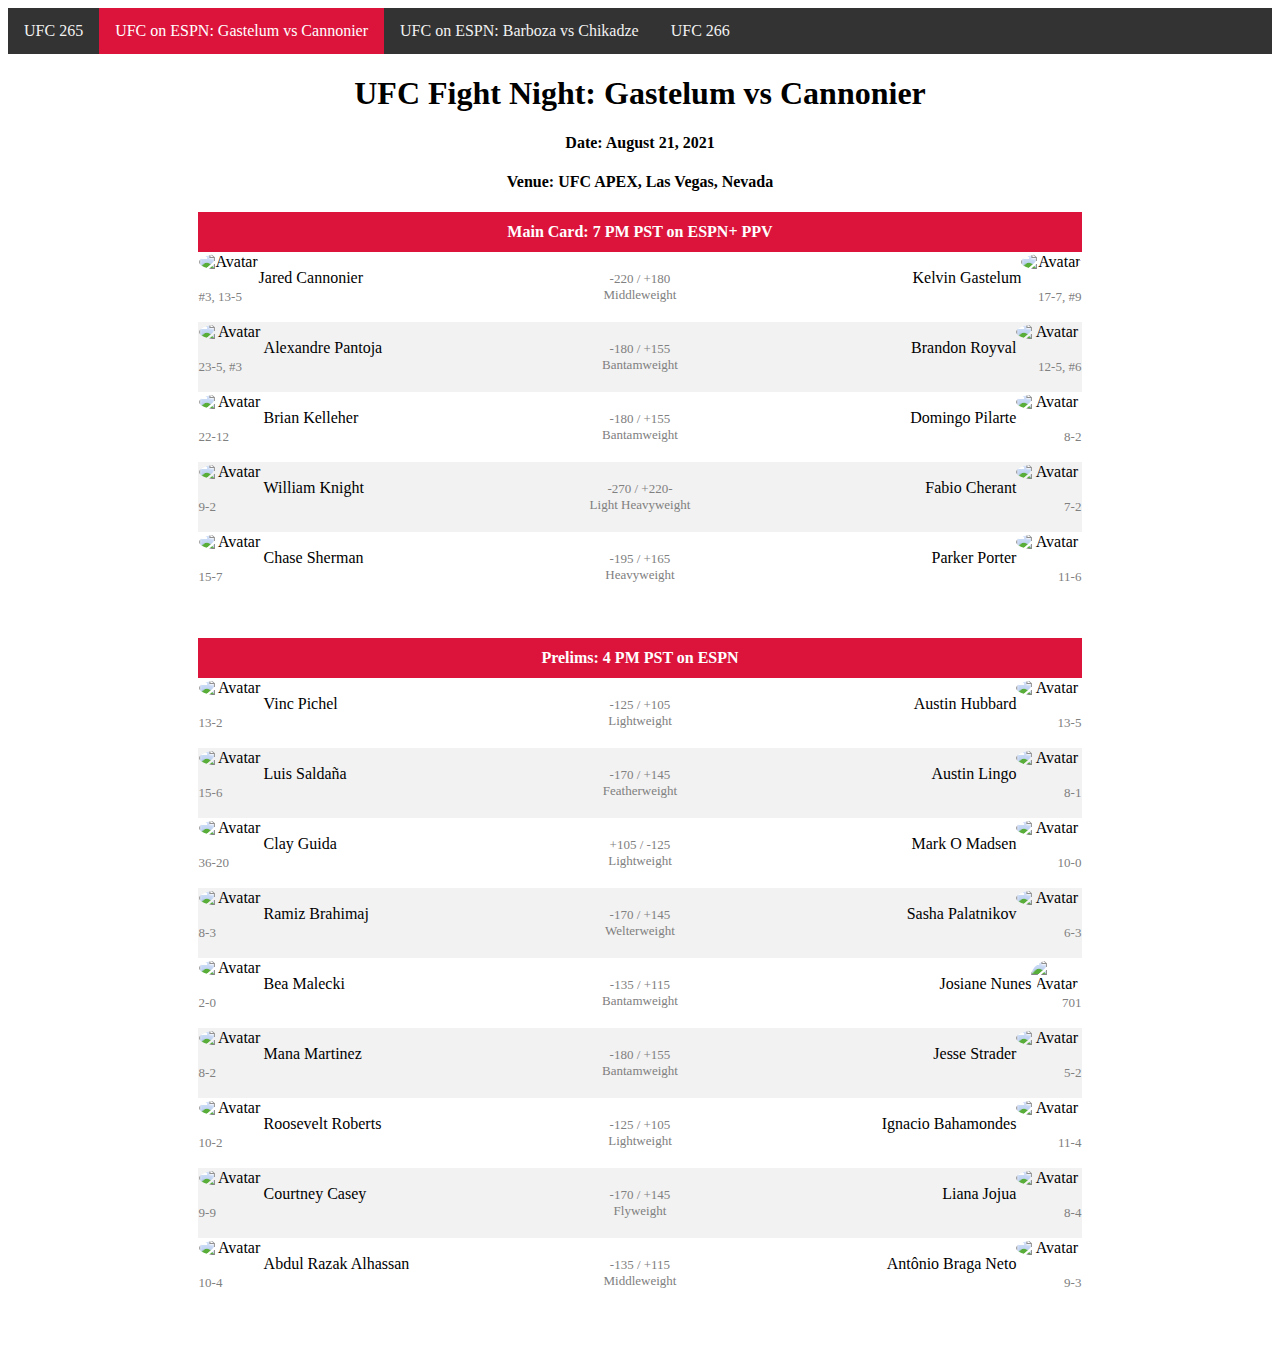
==== next1.html @ 3155b3cd "Update next1.html" ====
<!DOCTYPE html>
<html>

  <head>
    <meta charset="UTF-8">
    <meta name="description" content="This is a very useful website for MMA fans."

      <title> </title>
      <link rel="stylesheet" href="style.css"/>
      <link rel="stylesheet" href="https://cdnjs.cloudflare.com/ajax/libs/font-awesome/4.7.0/css/font-awesome.min.css">

      <div class="topnav" id="myTopnav">
      <a href="index.html">UFC 265</a>
      <a href="#current" class="active">UFC on ESPN: Gastelum vs Cannonier</a>
      <a href="next2.html">UFC on ESPN: Barboza vs Chikadze</a>
      <a href="next3.html">UFC 266</a>
      <a href="javascript:void(0);" class="icon" onclick="myFunction()">
        <i class="fa fa-bars"></i>
      </a>
      <meta name="viewport" content="width=device-width, initial-scale=1.0">
</div>



  <head>

  <body>
    <script>
    function myFunction() {
      var x = document.getElementById("myTopnav");
      if (x.className === "topnav") {
        x.className += " responsive";
      } else {
        x.className = "topnav";
      }
    }
  </script>
    <div class = "desktop">
      <table class="content-table">
      </table>
      <header>
        <h1 style="text-align: center;font-family:Optima"> UFC Fight Night: Gastelum vs Cannonier </h1>
        <h4 style="text-align: center;font-family:Optima"> Date: August 21, 2021</h4>
        <h4 style="text-align: center;font-family:Optima"> Venue: UFC APEX, Las Vegas, Nevada</h4>

      </header>

      <main>
        <div class="main">
        <table style="width:70%" class="center">
          <thead>
            <tr>
              <th colspan="3"> Main Card: 7 PM PST on ESPN+ PPV</th>
             </tr>
          </thead>
          <tbody>
            <tr>
              <td> <img src="https://a.espncdn.com/combiner/i?img=/i/headshots/mma/players/full/3154860.png"
                       alt="Avatar" width="60px" style="float:left;vertical-align:middle" >
                   <a href="https://www.tapology.com/fightcenter/fighters/49744-thiago-moiss">
                   <p style="text-align: left;">
                    Jared Cannonier<br>
                    <span class="subtext">#3, 13-5</span> </p> </a>
              <td>
                <span class="subtext"><p style="text-align: center">-220 / +180 <br> Middleweight</p></span>
              <td>
                <img src="https://a.espncdn.com/combiner/i?img=/i/headshots/mma/players/full/4426000.png"
                alt="Avatar" width="60px" style="float:right">
                <a href="https://www.tapology.com/fightcenter/fighters/49744-thiago-moiss">
                <p style="text-align: right;">
                Kelvin Gastelum<br>
              <span class="subtext"> 17-7, #9</span> </p> </a>
            </td>
            </tr>

            <tr>
              <td> <img src="https://a.espncdn.com/combiner/i?img=/i/headshots/mma/players/full/2560746.png"
                   alt="Avatar" width="65px" style="float:left">
                   <a href="https://www.tapology.com/fightcenter/fighters/49744-thiago-moiss">
                   <p style="text-align: left;">
                   Alexandre Pantoja<br>
                    <span class="subtext"> 23-5, #3</span> </p> </a>
              <td>
                <span class="subtext"><p style="text-align: center"> -180 / +155 <br>Bantamweight</p></span>
              <td>
                <img src="https://a.espncdn.com/combiner/i?img=/i/headshots/mma/players/full/4239928.png&w=350&h=254"
                alt="Avatar" width="65px" style="float:right">
                <a href="https://www.tapology.com/fightcenter/fighters/49744-thiago-moiss">
                <p style="text-align: right;">
                Brandon Royval<br>
              <span class="subtext"> 12-5, #6</span> </p> </a>
              </td>
            </tr>

            <tr>
              <td> <img src="https://a.espncdn.com/i/headshots/mma/players/full/2517186.png"
                   alt="Avatar" width="65px" style="float:left">
                   <a href="https://www.tapology.com/fightcenter/fighters/49744-thiago-moiss">
                   <p style="text-align: left;">
                   Brian Kelleher<br>
                    <span class="subtext"> 22-12</span> </p> </a>
              <td>
                <span class="subtext"><p style="text-align: center"> -180 / +155<br> Bantamweight</p></span>
              <td>
                <img src="https://a.espncdn.com/i/headshots/mma/players/full/3041157.png"
                alt="Avatar" width="65px" style="float:right">
                <a href="https://www.tapology.com/fightcenter/fighters/49744-thiago-moiss">
                <p style="text-align: right;">
                Domingo Pilarte<br>
                <span class="subtext"> 8-2</span> </p> </a>
              </td>
            </tr>

            <tr>
              <td> <img src="https://a.espncdn.com/combiner/i?img=/i/headshots/mma/players/full/4255766.png"
                   alt="Avatar" width="65px" style="float:left">
                   <a href="https://www.tapology.com/fightcenter/fighters/49744-thiago-moiss">
                   <p style="text-align: left;">
                   William Knight<br>
                    <span class="subtext"> 9-2 </span> </p> </a>
              <td>
                <span class="subtext"><p style="text-align: center"> -270 / +220-<br> Light Heavyweight</p></span>
              <td>
                <img src="https://a.espncdn.com/combiner/i?img=/i/headshots/mma/players/full/4426301.png"
                alt="Avatar" width="65px" style="float:right">
                <a href="https://www.tapology.com/fightcenter/fighters/49744-thiago-moiss">
                <p style="text-align: right;">
                Fabio Cherant <br>
                <span class="subtext"> 7-2</span></p> </a>
              </td>
            </tr>

            <tr>
              <td> <img src="https://a.espncdn.com/combiner/i?img=/i/headshots/mma/players/full/3952937.png"
                   alt="Avatar" width="65px" style="float:left">
                   <a href="https://www.tapology.com/fightcenter/fighters/49744-thiago-moiss">
                   <p style="text-align: left;">
                   Chase Sherman <br>
                    <span class="subtext"> 15-7</span> </p> </a>
              <td>
                <span class="subtext"><p style="text-align: center"> -195 / +165<br>Heavyweight</p></span>
              <td>
                <img src="https://a.espncdn.com/combiner/i?img=/i/headshots/mma/players/full/2354264.png"
                alt="Avatar" width="65px" style="float:right">
                <a href="https://www.tapology.com/fightcenter/fighters/49744-thiago-moiss">
                <p style="text-align: right;">
                Parker Porter<br>
                <span class="subtext"> 11-6</span> </p> </a>
              </td>
            </tr>
          </tbody>

        </table>
      </div>
      <br><br>
      <div class="prelims">
      <table style="width:70%" class="center">
        <thead>
          <tr>
            <th colspan="3"> Prelims: 4 PM PST on ESPN</th>
          </tr>
        </thead>
        <tbody>
          <tr>
            <td> <img src="https://a.espncdn.com/combiner/i?img=/i/headshots/mma/players/full/2960679.png"
                 alt="Avatar" width="65px" style="float:left">
                 <a href="https://www.tapology.com/fightcenter/fighters/49744-thiago-moiss">
                 <p style="text-align: left;">
                  Vinc Pichel <br>
                  <span class="subtext"> 13-2</span> </p> </a>
            <td>
              <span class="subtext"><p style="text-align: center"> -125 / +105<br>Lightweight </p></span>
            <td>
              <img src="https://a.espncdn.com/combiner/i?img=/i/headshots/mma/players/full/4397797.png"
              alt="Avatar" width="65px" style="float:right">
              <a href="https://www.tapology.com/fightcenter/fighters/49744-thiago-moiss">
              <p style="text-align: right;">
              Austin Hubbard <br>
            <span class="subtext"> 13-5</span> </p> </a>
          </td>
          </tr>

          <tr>
            <td> <img src="https://a.espncdn.com/combiner/i?img=/i/headshots/mma/players/full/3074813.png&w=350&h=254"
                 alt="Avatar" width="65px" style="float:left">
                 <a href="https://www.tapology.com/fightcenter/fighters/49744-thiago-moiss">
                 <p style="text-align: left;">
                 Luis Saldaña <br>
                  <span class="subtext"> 15-6</span> </p> </a>
            <td>
              <span class="subtext"><p style="text-align: center"> -170 / +145<br>Featherweight</p></span>
            <td>
              <img src="https://a.espncdn.com/combiner/i?img=/i/headshots/mma/players/full/4570669.png"
              alt="Avatar" width="65px" style="float:right">
              <a href="https://www.tapology.com/fightcenter/fighters/49744-thiago-moiss">
              <p style="text-align: right;">
              Austin Lingo <br>
             <span class="subtext"> 8-1</span> </p> </a>
            </td>
          </tr>

          <tr>
            <td> <img src="https://a.espncdn.com/combiner/i?img=/i/headshots/mma/players/full/2335674.png"
                 alt="Avatar" width="65px" style="float:left">
                 <a href="https://www.tapology.com/fightcenter/fighters/49744-thiago-moiss">
                 <p style="text-align: left;">
                 Clay Guida <br>
                  <span class="subtext"> 36-20</span> </p> </a>
            <td>
              <span class="subtext"><p style="text-align: center"> +105 / -125<br>Lightweight</p></span>
            <td>
              <img src="https://a.espncdn.com/combiner/i?img=/i/headshots/mma/players/full/4409220.png"
              alt="Avatar" width="65px" style="float:right">
              <a href="https://www.tapology.com/fightcenter/fighters/49744-thiago-moiss">
              <p style="text-align: right;">
              Mark O Madsen <br>
              <span class="subtext"> 10-0</span> </p> </a>
            </td>
          </tr>

          <tr>
            <td> <img src="https://a.espncdn.com/combiner/i?img=/i/headshots/mma/players/full/4297311.png"
                 alt="Avatar" width="65px" style="float:left">
                 <a href="https://www.tapology.com/fightcenter/fighters/49744-thiago-moiss">
                 <p style="text-align: left;">
                 Ramiz Brahimaj <br>
                  <span class="subtext"> 8-3</span> </p> </a>
            <td>
              <span class="subtext"><p style="text-align: center"> -170 / +145<br>Welterweight</p></span>
            <td>
              <img src="https://a.espncdn.com/i/headshots/mma/players/full/4683980.png"
              alt="Avatar" width="65px" style="float:right">
              <a href="https://www.tapology.com/fightcenter/fighters/49744-thiago-moiss">
              <p style="text-align: right;">
              Sasha Palatnikov <br>
              <span class="subtext"> 6-3</span></p> </a>
            </td>
          </tr>

          <tr>
            <td> <img src="https://a.espncdn.com/combiner/i?img=/i/headshots/mma/players/full/4420423.png"
                 alt="Avatar" width="65px" style="float:left">
                 <a href="https://www.tapology.com/fightcenter/fighters/49744-thiago-moiss">
                 <p style="text-align: left;">
                 Bea Malecki <br>
                  <span class="subtext"> 2-0</span> </p> </a>
            <td>
              <span class="subtext"><p style="text-align: center"> -135 / +115<br>Bantamweight</p></span>
            <td>
              <img src="https://upload.wikimedia.org/wikipedia/commons/thumb/4/46/Question_mark_%28black%29.svg/1200px-Question_mark_%28black%29.svg.png"
              alt="Avatar" width="50px" style="float:right">
              <a href="https://www.tapology.com/fightcenter/fighters/49744-thiago-moiss">
              <p style="text-align: right;">
              Josiane Nunes <br>
              <span class="subtext"> 701</span></p> </a>
            </td>
          </tr>

          <tr>
            <td> <img src="https://a.espncdn.com/i/headshots/mma/players/full/4684237.png"
                 alt="Avatar" width="65px" style="float:left">
                 <a href="https://www.tapology.com/fightcenter/fighters/49744-thiago-moiss">
                 <p style="text-align: left;">
                 Mana Martinez <br>
                  <span class="subtext"> 8-2</span> </p> </a>
            <td>
              <span class="subtext"><p style="text-align: center"> -180 / +155<br>Bantamweight</p></span>
            <td>
              <img src="https://a.espncdn.com/combiner/i?img=/i/headshots/mma/players/full/4715407.png"
              alt="Avatar" width="65px" style="float:right">
              <a href="https://www.tapology.com/fightcenter/fighters/49744-thiago-moiss">
              <p style="text-align: right;">
              Jesse Strader <br>
              <span class="subtext"> 5-2</span></p> </a>
            </td>
          </tr>

          <tr>
            <td> <img src="https://a.espncdn.com/combiner/i?img=/i/headshots/mma/players/full/4354423.png"
                 alt="Avatar" width="65px" style="float:left">
                 <a href="https://www.tapology.com/fightcenter/fighters/49744-thiago-moiss">
                 <p style="text-align: left;">
                 Roosevelt Roberts <br>
                  <span class="subtext"> 10-2</span> </p> </a>
            <td>
              <span class="subtext"><p style="text-align: center"> -125 / +105<br>Lightweight</p></span>
            <td>
              <img src="https://a.espncdn.com/combiner/i?img=/i/headshots/mma/players/full/4038116.png"
              alt="Avatar" width="65px" style="float:right">
              <a href="https://www.tapology.com/fightcenter/fighters/49744-thiago-moiss">
              <p style="text-align: right;">
              Ignacio Bahamondes <br>
              <span class="subtext"> 11-4</span></p> </a>
            </td>
          </tr>

          <tr>
            <td> <img src="https://a.espncdn.com/combiner/i?img=/i/headshots/mma/players/full/3910104.png"
                 alt="Avatar" width="65px" style="float:left">
                 <a href="https://www.tapology.com/fightcenter/fighters/49744-thiago-moiss">
                 <p style="text-align: left;">
                 Courtney Casey <br>
                  <span class="subtext"> 9-9</span> </p> </a>
            <td>
              <span class="subtext"><p style="text-align: center"> -170 / +145<br>Flyweight</p></span>
            <td>
              <img src="https://a.espncdn.com/combiner/i?img=/i/headshots/mma/players/full/4295833.png"
              alt="Avatar" width="65px" style="float:right">
              <a href="https://www.tapology.com/fightcenter/fighters/49744-thiago-moiss">
              <p style="text-align: right;">
              Liana Jojua <br>
              <span class="subtext"> 8-4</span></p> </a>
            </td>
          </tr>

          <tr>
            <td> <img src="https://a.espncdn.com/combiner/i?img=/i/headshots/mma/players/full/3926500.png"
                 alt="Avatar" width="65px" style="float:left">
                 <a href="https://www.tapology.com/fightcenter/fighters/49744-thiago-moiss">
                 <p style="text-align: left;">
                 Abdul Razak Alhassan <br>
                  <span class="subtext"> 10-4</span> </p> </a>
            <td>
              <span class="subtext"><p style="text-align: center"> -135 / +115<br>Middleweight</p></span>
            <td>
              <img src="https://a.espncdn.com/combiner/i?img=/i/headshots/mma/players/full/2592866.png"
              alt="Avatar" width="65px" style="float:right">
              <a href="https://www.tapology.com/fightcenter/fighters/49744-thiago-moiss">
              <p style="text-align: right;">
              Antônio Braga Neto<br>
              <span class="subtext"> 9-3</span></p> </a>
            </td>
          </tr>

         <tbody>
      </table>
      </div>
      </main>
      <br><br><br>
    </div>

    <div class="mobile">
      <table class="content-table">
      </table>
      <header>
        <h1 style="text-align: center;font-family:Optima">UFC Fight Night: Gastelum vs Cannonier </h1>
        <h4 style="text-align: center;font-family:Optima"> Date: August 21, 2021</h4>
        <h4 style="text-align: center;font-family:Optima"> Venue: UFC APEX, Las Vegas, Nevada</h4>
      </header>
      <main>
        <div class="main">
        <table style="width:100%" class="center">
          <thead>
            <tr>
              <th colspan="3"> Main Card: 7 PM PST on ESPN+ PPV</th>
             </tr>
          </thead>
          <tbody>
            <tr>
              <td> <img src="https://a.espncdn.com/combiner/i?img=/i/headshots/mma/players/full/3154860.png"
                       alt="Avatar" width="60px" style="float:left;vertical-align:middle"><br><br>
                   <a href="https://www.tapology.com/fightcenter/fighters/49744-thiago-moiss">
                   <p style="text-align: left;">
                    Jared Cannonier<br>
                    <span class="subtext">#3, 13-5</span> </p> </a>
              <td>
                <span class="subtext"><p style="text-align: center">-220 / +180 <br> Middleweight</p></span>
              <td>
                <img src="https://a.espncdn.com/i/headshots/mma/players/full/3026011.png"
                alt="Avatar" width="60px" style="float:right"><br><br>
                <a href="https://www.tapology.com/fightcenter/fighters/49744-thiago-moiss">
                <p style="text-align: right;">
                Kelvin Gastelum<br>
              <span class="subtext"> 17-7, #9</span> </p> </a>
            </td>
            </tr>

            <tr>
              <td> <img src="https://a.espncdn.com/combiner/i?img=/i/headshots/mma/players/full/2560746.png"
                   alt="Avatar" width="65px" style="float:left"><br><br>
                   <a href="https://www.tapology.com/fightcenter/fighters/49744-thiago-moiss">
                   <p style="text-align: left;">
                   Alexandre Pantoja<br>
                    <span class="subtext"> 23-5, #3</span> </p> </a>
              <td>
                <span class="subtext"><p style="text-align: center"> -180 / +155 <br>Bantamweight</p></span>
              <td>
                <img src="https://a.espncdn.com/combiner/i?img=/i/headshots/mma/players/full/4239928.png&w=350&h=254"
                alt="Avatar" width="65px" style="float:right"><br><br>
                <a href="https://www.tapology.com/fightcenter/fighters/49744-thiago-moiss">
                <p style="text-align: right;">
                Brandon Royval<br>
              <span class="subtext"> 12-5, #6</span> </p> </a>
              </td>
            </tr>

            <tr>
              <td> <img src="https://a.espncdn.com/i/headshots/mma/players/full/2517186.png"
                   alt="Avatar" width="65px" style="float:left"><br><br>
                   <a href="https://www.tapology.com/fightcenter/fighters/49744-thiago-moiss">
                   <p style="text-align: left;">
                   Brian Kelleher<br>
                    <span class="subtext"> 22-12</span> </p> </a>
              <td>
                <span class="subtext"><p style="text-align: center"> -180 / +155<br> Bantamweight</p></span>
              <td>
                <img src="https://a.espncdn.com/i/headshots/mma/players/full/3041157.png"
                alt="Avatar" width="65px" style="float:right"><br><br>
                <a href="https://www.tapology.com/fightcenter/fighters/49744-thiago-moiss">
                <p style="text-align: right;">
                Domingo Pilarte<br>
                <span class="subtext"> 8-2</span> </p> </a>
              </td>
            </tr>

            <tr>
              <td> <img src="https://a.espncdn.com/i/headshots/mma/players/full/3041157.png"
                   alt="Avatar" width="65px" style="float:left"><br><br>
                   <a href="https://www.tapology.com/fightcenter/fighters/49744-thiago-moiss">
                   <p style="text-align: left;">
                   William Knight<br>
                    <span class="subtext"> 9-2 </span> </p> </a>
              <td>
                <span class="subtext"><p style="text-align: center"> -270 / +220-<br> Light Heavyweight</p></span>
              <td>
                <img src="https://a.espncdn.com/combiner/i?img=/i/headshots/mma/players/full/4426301.png"
                alt="Avatar" width="65px" style="float:right"><br><br>
                <a href="https://www.tapology.com/fightcenter/fighters/49744-thiago-moiss">
                <p style="text-align: right;">
                Fabio Cherant <br>
                <span class="subtext"> 7-2</span></p> </a>
              </td>
            </tr>

            <tr>
              <td> <img src="https://a.espncdn.com/combiner/i?img=/i/headshots/mma/players/full/3952937.png"
                   alt="Avatar" width="65px" style="float:left"><br><br>
                   <a href="https://www.tapology.com/fightcenter/fighters/49744-thiago-moiss">
                   <p style="text-align: left;">
                   Chase Sherman <br>
                    <span class="subtext"> 15-7</span> </p> </a>
              <td>
                <span class="subtext"><p style="text-align: center"> -195 / +165<br>Heavyweight</p></span>
              <td>
                <img src="https://a.espncdn.com/combiner/i?img=/i/headshots/mma/players/full/2354264.png"
                alt="Avatar" width="65px" style="float:right"><br><br>
                <a href="https://www.tapology.com/fightcenter/fighters/49744-thiago-moiss">
                <p style="text-align: right;">
                Parker Porter<br>
                <span class="subtext"> 11-6</span> </p> </a>
              </td>
            </tr>
          </tbody>

        </table>
      </div>
      <br><br>
      <div class="prelims">
      <table style="width:100%" class="center">
        <thead>
          <tr>
            <th colspan="3"> Prelims: 4 PM PST on ESPN</th>
          </tr>
        </thead>
        <tbody>
          <tr>
            <td> <img src="https://a.espncdn.com/combiner/i?img=/i/headshots/mma/players/full/2960679.png"
                 alt="Avatar" width="65px" style="float:left"><br><br>
                 <a href="https://www.tapology.com/fightcenter/fighters/49744-thiago-moiss">
                 <p style="text-align: left;">
                  Vinc Pichel <br>
                  <span class="subtext"> 13-2</span> </p> </a>
            <td>
              <span class="subtext"><p style="text-align: center"> -125 / +105<br>Lightweight </p></span>
            <td>
              <img src="https://a.espncdn.com/combiner/i?img=/i/headshots/mma/players/full/4397797.png"
              alt="Avatar" width="65px" style="float:right"><br><br>
              <a href="https://www.tapology.com/fightcenter/fighters/49744-thiago-moiss">
              <p style="text-align: right;">
              Austin Hubbard <br>
            <span class="subtext"> 13-5</span> </p> </a>
          </td>
          </tr>

          <tr>
            <td> <img src="https://a.espncdn.com/combiner/i?img=/i/headshots/mma/players/full/3074813.png&w=350&h=254"
                 alt="Avatar" width="65px" style="float:left"><br><br>
                 <a href="https://www.tapology.com/fightcenter/fighters/49744-thiago-moiss">
                 <p style="text-align: left;">
                 Luis Saldaña <br>
                  <span class="subtext"> 15-6</span> </p> </a>
            <td>
              <span class="subtext"><p style="text-align: center"> -170 / +145<br>Featherweight</p></span>
            <td>
              <img src="https://a.espncdn.com/combiner/i?img=/i/headshots/mma/players/full/4570669.png"
              alt="Avatar" width="65px" style="float:right"><br><br>
              <a href="https://www.tapology.com/fightcenter/fighters/49744-thiago-moiss">
              <p style="text-align: right;">
              Austin Lingo <br>
             <span class="subtext"> 8-1</span> </p> </a>
            </td>
          </tr>

          <tr>
            <td> <img src="https://a.espncdn.com/combiner/i?img=/i/headshots/mma/players/full/2335674.png"
                 alt="Avatar" width="65px" style="float:left"><br><br>
                 <a href="https://www.tapology.com/fightcenter/fighters/49744-thiago-moiss">
                 <p style="text-align: left;">
                 Clay Guida <br>
                  <span class="subtext"> 36-20</span> </p> </a>
            <td>
              <span class="subtext"><p style="text-align: center"> +105 / -125<br>Lightweight</p></span>
            <td>
              <img src="https://a.espncdn.com/combiner/i?img=/i/headshots/mma/players/full/4409220.png"
              alt="Avatar" width="65px" style="float:right"><br><br>
              <a href="https://www.tapology.com/fightcenter/fighters/49744-thiago-moiss">
              <p style="text-align: right;">
              Mark O Madsen <br>
              <span class="subtext"> 10-0</span> </p> </a>
            </td>
          </tr>

          <tr>
            <td> <img src="https://a.espncdn.com/combiner/i?img=/i/headshots/mma/players/full/4297311.png"
                 alt="Avatar" width="65px" style="float:left"><br><br>
                 <a href="https://www.tapology.com/fightcenter/fighters/49744-thiago-moiss">
                 <p style="text-align: left;">
                 Ramiz Brahimaj <br>
                  <span class="subtext"> 8-3</span> </p> </a>
            <td>
              <span class="subtext"><p style="text-align: center"> -170 / +145<br>Welterweight</p></span>
            <td>
              <img src="https://a.espncdn.com/i/headshots/mma/players/full/4683980.png"
              alt="Avatar" width="65px" style="float:right"><br><br>
              <a href="https://www.tapology.com/fightcenter/fighters/49744-thiago-moiss">
              <p style="text-align: right;">
              Sasha Palatnikov <br>
              <span class="subtext"> 6-3</span></p> </a>
            </td>
          </tr>

          <tr>
            <td> <img src="https://a.espncdn.com/combiner/i?img=/i/headshots/mma/players/full/4420423.png"
                 alt="Avatar" width="65px" style="float:left"><br><br>
                 <a href="https://www.tapology.com/fightcenter/fighters/49744-thiago-moiss">
                 <p style="text-align: left;">
                 Bea Malecki <br>
                  <span class="subtext"> 2-0</span> </p> </a>
            <td>
              <span class="subtext"><p style="text-align: center"> -135 / +115<br>Bantamweight</p></span>
            <td>
              <img src="https://upload.wikimedia.org/wikipedia/commons/thumb/4/46/Question_mark_%28black%29.svg/1200px-Question_mark_%28black%29.svg.png"
              alt="Avatar" width="50px" style="float:right"><br><br>
              <a href="https://www.tapology.com/fightcenter/fighters/49744-thiago-moiss">
              <p style="text-align: right;">
              Josiane Nunes <br>
              <span class="subtext"> 701</span></p> </a>
            </td>
          </tr>

          <tr>
            <td> <img src="https://a.espncdn.com/i/headshots/mma/players/full/4684237.png"
                 alt="Avatar" width="65px" style="float:left"><br><br>
                 <a href="https://www.tapology.com/fightcenter/fighters/49744-thiago-moiss">
                 <p style="text-align: left;">
                 Mana Martinez <br>
                  <span class="subtext"> 8-2</span> </p> </a>
            <td>
              <span class="subtext"><p style="text-align: center"> -180 / +155<br>Bantamweight</p></span>
            <td>
              <img src="https://a.espncdn.com/combiner/i?img=/i/headshots/mma/players/full/4715407.png"
              alt="Avatar" width="65px" style="float:right"><br><br>
              <a href="https://www.tapology.com/fightcenter/fighters/49744-thiago-moiss">
              <p style="text-align: right;">
              Jesse Strader <br>
              <span class="subtext"> 5-2</span></p> </a>
            </td>
          </tr>

          <tr>
            <td> <img src="https://a.espncdn.com/combiner/i?img=/i/headshots/mma/players/full/4354423.png"
                 alt="Avatar" width="65px" style="float:left"><br><br>
                 <a href="https://www.tapology.com/fightcenter/fighters/49744-thiago-moiss">
                 <p style="text-align: left;">
                 Roosevelt Roberts <br>
                  <span class="subtext"> 10-2</span> </p> </a>
            <td>
              <span class="subtext"><p style="text-align: center"> -125 / +105<br>Lightweight</p></span>
            <td>
              <img src="https://a.espncdn.com/combiner/i?img=/i/headshots/mma/players/full/4038116.png"
              alt="Avatar" width="65px" style="float:right"><br><br>
              <a href="https://www.tapology.com/fightcenter/fighters/49744-thiago-moiss">
              <p style="text-align: right;">
              Ignacio Bahamondes <br>
              <span class="subtext"> 11-4</span></p> </a>
            </td>
          </tr>

          <tr>
            <td> <img src="https://a.espncdn.com/combiner/i?img=/i/headshots/mma/players/full/3910104.png"
                 alt="Avatar" width="65px" style="float:left"><br><br>
                 <a href="https://www.tapology.com/fightcenter/fighters/49744-thiago-moiss">
                 <p style="text-align: left;">
                 Courtney Casey <br>
                  <span class="subtext"> 9-9</span> </p> </a>
            <td>
              <span class="subtext"><p style="text-align: center"> -170 / +145<br>Flyweight</p></span>
            <td>
              <img src="https://a.espncdn.com/combiner/i?img=/i/headshots/mma/players/full/4295833.png"
              alt="Avatar" width="65px" style="float:right"><br><br>
              <a href="https://www.tapology.com/fightcenter/fighters/49744-thiago-moiss">
              <p style="text-align: right;">
              Liana Jojua <br>
              <span class="subtext"> 8-4</span></p> </a>
            </td>
          </tr>

          <tr>
            <td> <img src="https://a.espncdn.com/combiner/i?img=/i/headshots/mma/players/full/3926500.png"
                 alt="Avatar" width="65px" style="float:left"><br><br>
                 <a href="https://www.tapology.com/fightcenter/fighters/49744-thiago-moiss">
                 <p style="text-align: left;">
                 Abdul Razak Alhassan <br>
                  <span class="subtext"> 10-4</span> </p> </a>
            <td>
              <span class="subtext"><p style="text-align: center"> -135 / +115<br>Middleweight</p></span>
            <td>
              <img src="https://a.espncdn.com/combiner/i?img=/i/headshots/mma/players/full/2592866.png"
              alt="Avatar" width="65px" style="float:right"><br><br>
              <a href="https://www.tapology.com/fightcenter/fighters/49744-thiago-moiss">
              <p style="text-align: right;">
              Antônio Braga Neto<br>
              <span class="subtext"> 9-3</span></p> </a>
            </td>
          </tr>
         <tbody>
      </table>
      </div>
      <br><br><br>
      </main>
    </div>



    <footer>

    </footer>


  </body>

</html>
---- style.css ----
table, th, td {
  border: 1px white;
  border-collapse: collapse;
  table-layout: fixed;
  font-family: Optima;
}


tr:hover {background-color: #f5f5f5;}
td {
  text-align: center;
}
tr:nth-child(even) {background-color: #f2f2f2;}
img {
  border-radius: 50%;
}
div.main{
  text-align: center;
}
div.prelims{
  text-align: center;
}
div.earlyprelims{
  text-align: center;
}
div.champ{
  color: gold;
}
.center {
  margin-left: auto;
  margin-right: auto;
}
.center thead tr{
  background-color: #DC143C;
  color: #ffffff;
  text-align: center;
  height:40px;
}
.subtext{
  color: gray;
  font-size: small;
  font-family: "Times New Roman";
}
a:link, a:visited, a:active
{
   color: black;
   text-decoration: none;
}
a:hover
{
   color: black;
   text-decoration: underline;
}
.topnav {
  background-color: #333;
  overflow: hidden;
}

/* Style the links inside the navigation bar */
.topnav a {
  float: left;
  display: block;
  color: #f2f2f2;
  text-align: center;
  padding: 14px 16px;
  text-decoration: none;
  font-size: 16px;
  font-family: Optima;
}

/* Change the color of links on hover */
.topnav a:hover {
  background-color: #ddd;
  color: black;
}

/* Add an active class to highlight the current page */
.topnav a.active {
  background-color: #DC143C;
  color: white;
}

/* Hide the link that should open and close the topnav on small screens */
.topnav .icon {
  display: none;
}
@media screen and (max-width: 900px) {
  .topnav a:not(.active) {display: none;}
  .topnav a.icon {
    float: right;
    display: block;
  }
}

@media screen and (max-width: 900px) {
  .topnav.responsive {position: relative;}
  .topnav.responsive .icon {
    position: absolute;
    right: 0;
    top: 0;
  }
  .topnav.responsive a {
    float: none;
    display: block;
    text-align: left;
  }
}

@media screen and (max-width: 900px) {
  div.desktop {
    display: none;
  }
}
@media screen and (min-width: 900px) {
  div.mobile {
    display: none;
  }
}
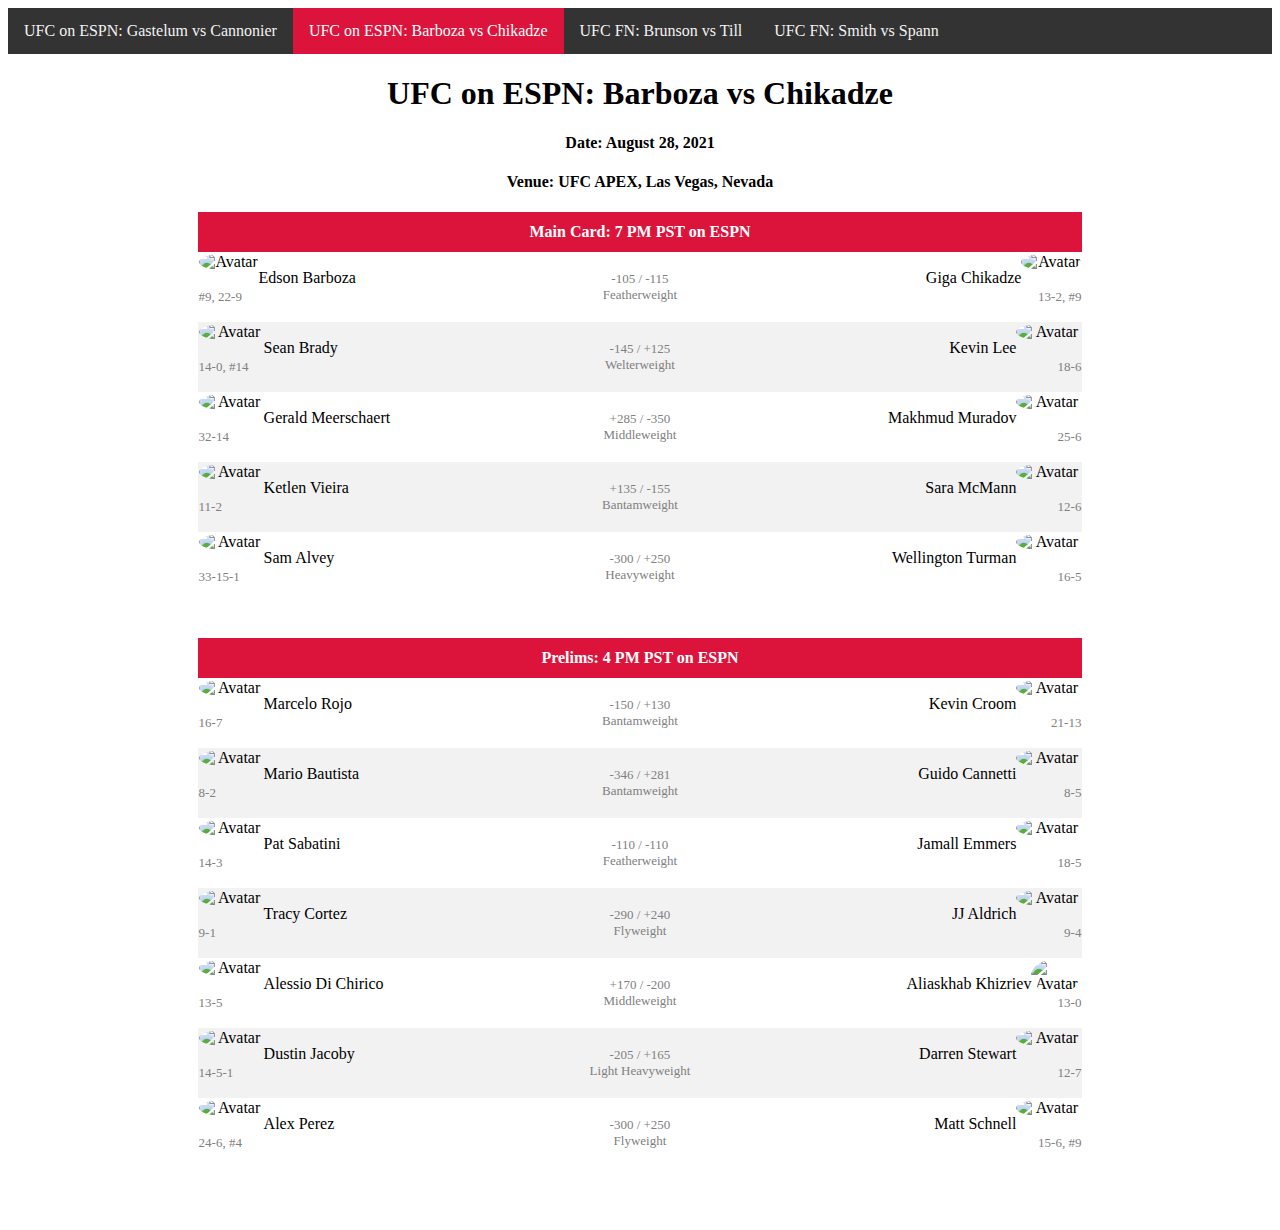
==== commit 4d665302: "update" ====
--- a/next1.html
+++ b/next1.html
@@ -3,25 +3,32 @@
 
   <head>
     <meta charset="UTF-8">
-    <meta name="description" content="This is a very useful website for MMA fans."
-
-      <title> </title>
+    <meta name="description" content="Upcoming UFC/MMA events">
+    <meta name="keywords" content="mma cards, ufc cards, mma, ufc, fight card, upcoming ufc,
+    upcoming mma, next ufc, next mma">
+
+      <title> Next UFC events</title>
       <link rel="stylesheet" href="style.css"/>
       <link rel="stylesheet" href="https://cdnjs.cloudflare.com/ajax/libs/font-awesome/4.7.0/css/font-awesome.min.css">
 
       <div class="topnav" id="myTopnav">
-      <a href="index.html">UFC 265</a>
-      <a href="#current" class="active">UFC on ESPN: Gastelum vs Cannonier</a>
-      <a href="next2.html">UFC on ESPN: Barboza vs Chikadze</a>
-      <a href="next3.html">UFC 266</a>
+      <a href="index.html">UFC on ESPN: Gastelum vs Cannonier</a>
+      <a href="#current" class="active">UFC on ESPN: Barboza vs Chikadze</a>
+      <a href="next2.html">UFC FN: Brunson vs Till</a>
+      <a href="next3.html">UFC FN: Smith vs Spann</a>
       <a href="javascript:void(0);" class="icon" onclick="myFunction()">
         <i class="fa fa-bars"></i>
       </a>
       <meta name="viewport" content="width=device-width, initial-scale=1.0">
-</div>
-
-
-
+    </div>
+
+    <link rel="apple-touch-icon" sizes="180x180" href="/apple-touch-icon.png">
+    <link rel="icon" type="image/png" sizes="32x32" href="/favicon-32x32.png">
+    <link rel="icon" type="image/png" sizes="16x16" href="/favicon-16x16.png">
+    <link rel="manifest" href="/site.webmanifest">
+    <link rel="mask-icon" href="/safari-pinned-tab.svg" color="#5bbad5">
+    <meta name="msapplication-TileColor" content="#da532c">
+    <meta name="theme-color" content="#ffffff">
   <head>
 
   <body>
@@ -35,618 +42,541 @@
       }
     }
   </script>
-    <div class = "desktop">
-      <table class="content-table">
-      </table>
-      <header>
-        <h1 style="text-align: center;font-family:Optima"> UFC Fight Night: Gastelum vs Cannonier </h1>
-        <h4 style="text-align: center;font-family:Optima"> Date: August 21, 2021</h4>
-        <h4 style="text-align: center;font-family:Optima"> Venue: UFC APEX, Las Vegas, Nevada</h4>
-
-      </header>
-
-      <main>
-        <div class="main">
-        <table style="width:70%" class="center">
-          <thead>
-            <tr>
-              <th colspan="3"> Main Card: 7 PM PST on ESPN+ PPV</th>
-             </tr>
-          </thead>
-          <tbody>
-            <tr>
-              <td> <img src="https://a.espncdn.com/combiner/i?img=/i/headshots/mma/players/full/3154860.png"
-                       alt="Avatar" width="60px" style="float:left;vertical-align:middle" >
-                   <a href="https://www.tapology.com/fightcenter/fighters/49744-thiago-moiss">
-                   <p style="text-align: left;">
-                    Jared Cannonier<br>
-                    <span class="subtext">#3, 13-5</span> </p> </a>
-              <td>
-                <span class="subtext"><p style="text-align: center">-220 / +180 <br> Middleweight</p></span>
-              <td>
-                <img src="https://a.espncdn.com/combiner/i?img=/i/headshots/mma/players/full/4426000.png"
-                alt="Avatar" width="60px" style="float:right">
-                <a href="https://www.tapology.com/fightcenter/fighters/49744-thiago-moiss">
-                <p style="text-align: right;">
-                Kelvin Gastelum<br>
-              <span class="subtext"> 17-7, #9</span> </p> </a>
-            </td>
-            </tr>
-
-            <tr>
-              <td> <img src="https://a.espncdn.com/combiner/i?img=/i/headshots/mma/players/full/2560746.png"
-                   alt="Avatar" width="65px" style="float:left">
-                   <a href="https://www.tapology.com/fightcenter/fighters/49744-thiago-moiss">
-                   <p style="text-align: left;">
-                   Alexandre Pantoja<br>
-                    <span class="subtext"> 23-5, #3</span> </p> </a>
-              <td>
-                <span class="subtext"><p style="text-align: center"> -180 / +155 <br>Bantamweight</p></span>
-              <td>
-                <img src="https://a.espncdn.com/combiner/i?img=/i/headshots/mma/players/full/4239928.png&w=350&h=254"
-                alt="Avatar" width="65px" style="float:right">
-                <a href="https://www.tapology.com/fightcenter/fighters/49744-thiago-moiss">
-                <p style="text-align: right;">
-                Brandon Royval<br>
-              <span class="subtext"> 12-5, #6</span> </p> </a>
-              </td>
-            </tr>
-
-            <tr>
-              <td> <img src="https://a.espncdn.com/i/headshots/mma/players/full/2517186.png"
-                   alt="Avatar" width="65px" style="float:left">
-                   <a href="https://www.tapology.com/fightcenter/fighters/49744-thiago-moiss">
-                   <p style="text-align: left;">
-                   Brian Kelleher<br>
-                    <span class="subtext"> 22-12</span> </p> </a>
-              <td>
-                <span class="subtext"><p style="text-align: center"> -180 / +155<br> Bantamweight</p></span>
-              <td>
-                <img src="https://a.espncdn.com/i/headshots/mma/players/full/3041157.png"
-                alt="Avatar" width="65px" style="float:right">
-                <a href="https://www.tapology.com/fightcenter/fighters/49744-thiago-moiss">
-                <p style="text-align: right;">
-                Domingo Pilarte<br>
-                <span class="subtext"> 8-2</span> </p> </a>
-              </td>
-            </tr>
-
-            <tr>
-              <td> <img src="https://a.espncdn.com/combiner/i?img=/i/headshots/mma/players/full/4255766.png"
-                   alt="Avatar" width="65px" style="float:left">
-                   <a href="https://www.tapology.com/fightcenter/fighters/49744-thiago-moiss">
-                   <p style="text-align: left;">
-                   William Knight<br>
-                    <span class="subtext"> 9-2 </span> </p> </a>
-              <td>
-                <span class="subtext"><p style="text-align: center"> -270 / +220-<br> Light Heavyweight</p></span>
-              <td>
-                <img src="https://a.espncdn.com/combiner/i?img=/i/headshots/mma/players/full/4426301.png"
-                alt="Avatar" width="65px" style="float:right">
-                <a href="https://www.tapology.com/fightcenter/fighters/49744-thiago-moiss">
-                <p style="text-align: right;">
-                Fabio Cherant <br>
-                <span class="subtext"> 7-2</span></p> </a>
-              </td>
-            </tr>
-
-            <tr>
-              <td> <img src="https://a.espncdn.com/combiner/i?img=/i/headshots/mma/players/full/3952937.png"
-                   alt="Avatar" width="65px" style="float:left">
-                   <a href="https://www.tapology.com/fightcenter/fighters/49744-thiago-moiss">
-                   <p style="text-align: left;">
-                   Chase Sherman <br>
-                    <span class="subtext"> 15-7</span> </p> </a>
-              <td>
-                <span class="subtext"><p style="text-align: center"> -195 / +165<br>Heavyweight</p></span>
-              <td>
-                <img src="https://a.espncdn.com/combiner/i?img=/i/headshots/mma/players/full/2354264.png"
-                alt="Avatar" width="65px" style="float:right">
-                <a href="https://www.tapology.com/fightcenter/fighters/49744-thiago-moiss">
-                <p style="text-align: right;">
-                Parker Porter<br>
-                <span class="subtext"> 11-6</span> </p> </a>
-              </td>
-            </tr>
-          </tbody>
-
-        </table>
-      </div>
-      <br><br>
-      <div class="prelims">
+  <div class = "desktop">
+    <table class="content-table">
+    </table>
+    <header>
+      <h1 style="text-align: center;font-family:Optima"> UFC on ESPN: Barboza vs Chikadze </h1>
+      <h4 style="text-align: center;font-family:Optima"> Date: August 28, 2021</h4>
+      <h4 style="text-align: center;font-family:Optima"> Venue: UFC APEX, Las Vegas, Nevada</h4>
+    </header>
+
+    <main>
+      <div class="main">
       <table style="width:70%" class="center">
         <thead>
           <tr>
-            <th colspan="3"> Prelims: 4 PM PST on ESPN</th>
-          </tr>
+            <th colspan="3"> Main Card: 7 PM PST on ESPN</th>
+           </tr>
         </thead>
         <tbody>
           <tr>
-            <td> <img src="https://a.espncdn.com/combiner/i?img=/i/headshots/mma/players/full/2960679.png"
+            <td> <img src="https://a.espncdn.com/combiner/i?img=/i/headshots/mma/players/full/2526299.png"
+                     alt="Avatar" width="60px" style="float:left;vertical-align:middle" >
+                 <a href="https://www.tapology.com/fightcenter/fighters/edson-barboza-mendes-junior">
+                 <p style="text-align: left;">
+                  Edson Barboza<br></a>
+                  <span class="subtext">#9, 22-9</span> </p>
+            <td>
+              <span class="subtext"><p style="text-align: center">-105 / -115 <br> Featherweight</p></span>
+            <td>
+              <img src="https://a.espncdn.com/combiner/i?img=/i/headshots/mma/players/full/3957071.png"
+              alt="Avatar" width="60px" style="float:right">
+              <a href="https://www.tapology.com/fightcenter/fighters/121253-giga-chikadze">
+              <p style="text-align: right;">
+              Giga Chikadze<br></a>
+            <span class="subtext"> 13-2, #9</span> </p>
+          </td>
+          </tr>
+
+          <tr>
+            <td> <img src="https://a.espncdn.com/combiner/i?img=/i/headshots/mma/players/full/4295192.png"
                  alt="Avatar" width="65px" style="float:left">
-                 <a href="https://www.tapology.com/fightcenter/fighters/49744-thiago-moiss">
-                 <p style="text-align: left;">
-                  Vinc Pichel <br>
-                  <span class="subtext"> 13-2</span> </p> </a>
-            <td>
-              <span class="subtext"><p style="text-align: center"> -125 / +105<br>Lightweight </p></span>
-            <td>
-              <img src="https://a.espncdn.com/combiner/i?img=/i/headshots/mma/players/full/4397797.png"
+                 <a href="https://www.tapology.com/fightcenter/fighters/32242-sean-brady">
+                 <p style="text-align: left;">
+                 Sean Brady<br></a>
+                  <span class="subtext"> 14-0, #14</span> </p>
+            <td>
+              <span class="subtext"><p style="text-align: center"> -145 / +125 <br>Welterweight</p></span>
+            <td>
+              <img src="https://a.espncdn.com/combiner/i?img=/i/headshots/mma/players/full/3084459.png"
               alt="Avatar" width="65px" style="float:right">
-              <a href="https://www.tapology.com/fightcenter/fighters/49744-thiago-moiss">
-              <p style="text-align: right;">
-              Austin Hubbard <br>
-            <span class="subtext"> 13-5</span> </p> </a>
-          </td>
-          </tr>
-
-          <tr>
-            <td> <img src="https://a.espncdn.com/combiner/i?img=/i/headshots/mma/players/full/3074813.png&w=350&h=254"
+              <a href="https://www.tapology.com/fightcenter/fighters/23860-kevin-lee">
+              <p style="text-align: right;">
+              Kevin Lee<br></a>
+            <span class="subtext"> 18-6</span> </p>
+            </td>
+          </tr>
+
+          <tr>
+            <td> <img src="https://a.espncdn.com/combiner/i?img=/i/headshots/mma/players/full/2553261.png&w=350&h=254"
                  alt="Avatar" width="65px" style="float:left">
-                 <a href="https://www.tapology.com/fightcenter/fighters/49744-thiago-moiss">
-                 <p style="text-align: left;">
-                 Luis Saldaña <br>
-                  <span class="subtext"> 15-6</span> </p> </a>
-            <td>
-              <span class="subtext"><p style="text-align: center"> -170 / +145<br>Featherweight</p></span>
-            <td>
-              <img src="https://a.espncdn.com/combiner/i?img=/i/headshots/mma/players/full/4570669.png"
+                 <a href="https://www.tapology.com/fightcenter/fighters/6018-gerald-meerschaert-the-machine">
+                 <p style="text-align: left;">
+                 Gerald Meerschaert<br></a>
+                  <span class="subtext"> 32-14</span> </p>
+            <td>
+              <span class="subtext"><p style="text-align: center"> +285 / -350<br> Middleweight</p></span>
+            <td>
+              <img src="https://a.espncdn.com/i/headshots/mma/players/full/4426130.png"
               alt="Avatar" width="65px" style="float:right">
-              <a href="https://www.tapology.com/fightcenter/fighters/49744-thiago-moiss">
-              <p style="text-align: right;">
-              Austin Lingo <br>
-             <span class="subtext"> 8-1</span> </p> </a>
-            </td>
-          </tr>
-
-          <tr>
-            <td> <img src="https://a.espncdn.com/combiner/i?img=/i/headshots/mma/players/full/2335674.png"
+              <a href="https://www.tapology.com/fightcenter/fighters/34702-makhmud-muradov">
+              <p style="text-align: right;">
+              Makhmud Muradov<br></a>
+              <span class="subtext"> 25-6</span> </p>
+            </td>
+          </tr>
+
+          <tr>
+            <td> <img src="https://a.espncdn.com/combiner/i?img=/i/headshots/mma/players/full/4039865.png"
                  alt="Avatar" width="65px" style="float:left">
-                 <a href="https://www.tapology.com/fightcenter/fighters/49744-thiago-moiss">
-                 <p style="text-align: left;">
-                 Clay Guida <br>
-                  <span class="subtext"> 36-20</span> </p> </a>
-            <td>
-              <span class="subtext"><p style="text-align: center"> +105 / -125<br>Lightweight</p></span>
-            <td>
-              <img src="https://a.espncdn.com/combiner/i?img=/i/headshots/mma/players/full/4409220.png"
+                 <a href="https://www.tapology.com/fightcenter/fighters/99972-ketlen-vieira-fenomeno">
+                 <p style="text-align: left;">
+                 Ketlen Vieira<br></a>
+                  <span class="subtext"> 11-2 </span> </p>
+            <td>
+              <span class="subtext"><p style="text-align: center"> +135 / -155<br> Bantamweight</p></span>
+            <td>
+              <img src="https://a.espncdn.com/combiner/i?img=/i/headshots/mma/players/full/2569886.png"
               alt="Avatar" width="65px" style="float:right">
-              <a href="https://www.tapology.com/fightcenter/fighters/49744-thiago-moiss">
-              <p style="text-align: right;">
-              Mark O Madsen <br>
-              <span class="subtext"> 10-0</span> </p> </a>
-            </td>
-          </tr>
-
-          <tr>
-            <td> <img src="https://a.espncdn.com/combiner/i?img=/i/headshots/mma/players/full/4297311.png"
+              <a href="https://www.tapology.com/fightcenter/fighters/15591-sara-mcmann">
+              <p style="text-align: right;">
+              Sara McMann <br></a>
+              <span class="subtext"> 12-6</span></p>
+            </td>
+          </tr>
+
+          <tr>
+            <td> <img src="https://a.espncdn.com/combiner/i?img=/i/headshots/mma/players/full/2559758.png"
                  alt="Avatar" width="65px" style="float:left">
-                 <a href="https://www.tapology.com/fightcenter/fighters/49744-thiago-moiss">
-                 <p style="text-align: left;">
-                 Ramiz Brahimaj <br>
-                  <span class="subtext"> 8-3</span> </p> </a>
-            <td>
-              <span class="subtext"><p style="text-align: center"> -170 / +145<br>Welterweight</p></span>
-            <td>
-              <img src="https://a.espncdn.com/i/headshots/mma/players/full/4683980.png"
+                 <a href="hhttps://www.tapology.com/fightcenter/fighters/sam-alvey">
+                 <p style="text-align: left;">
+                 Sam Alvey <br></a>
+                  <span class="subtext"> 33-15-1</span> </p>
+            <td>
+              <span class="subtext"><p style="text-align: center"> -300 / +250<br>Heavyweight</p></span>
+            <td>
+              <img src="https://a.espncdn.com/combiner/i?img=/i/headshots/mma/players/full/4426282.png"
               alt="Avatar" width="65px" style="float:right">
-              <a href="https://www.tapology.com/fightcenter/fighters/49744-thiago-moiss">
-              <p style="text-align: right;">
-              Sasha Palatnikov <br>
-              <span class="subtext"> 6-3</span></p> </a>
-            </td>
-          </tr>
-
-          <tr>
-            <td> <img src="https://a.espncdn.com/combiner/i?img=/i/headshots/mma/players/full/4420423.png"
-                 alt="Avatar" width="65px" style="float:left">
-                 <a href="https://www.tapology.com/fightcenter/fighters/49744-thiago-moiss">
-                 <p style="text-align: left;">
-                 Bea Malecki <br>
-                  <span class="subtext"> 2-0</span> </p> </a>
-            <td>
-              <span class="subtext"><p style="text-align: center"> -135 / +115<br>Bantamweight</p></span>
-            <td>
-              <img src="https://upload.wikimedia.org/wikipedia/commons/thumb/4/46/Question_mark_%28black%29.svg/1200px-Question_mark_%28black%29.svg.png"
-              alt="Avatar" width="50px" style="float:right">
-              <a href="https://www.tapology.com/fightcenter/fighters/49744-thiago-moiss">
-              <p style="text-align: right;">
-              Josiane Nunes <br>
-              <span class="subtext"> 701</span></p> </a>
-            </td>
-          </tr>
-
-          <tr>
-            <td> <img src="https://a.espncdn.com/i/headshots/mma/players/full/4684237.png"
-                 alt="Avatar" width="65px" style="float:left">
-                 <a href="https://www.tapology.com/fightcenter/fighters/49744-thiago-moiss">
-                 <p style="text-align: left;">
-                 Mana Martinez <br>
-                  <span class="subtext"> 8-2</span> </p> </a>
-            <td>
-              <span class="subtext"><p style="text-align: center"> -180 / +155<br>Bantamweight</p></span>
-            <td>
-              <img src="https://a.espncdn.com/combiner/i?img=/i/headshots/mma/players/full/4715407.png"
-              alt="Avatar" width="65px" style="float:right">
-              <a href="https://www.tapology.com/fightcenter/fighters/49744-thiago-moiss">
-              <p style="text-align: right;">
-              Jesse Strader <br>
-              <span class="subtext"> 5-2</span></p> </a>
-            </td>
-          </tr>
-
-          <tr>
-            <td> <img src="https://a.espncdn.com/combiner/i?img=/i/headshots/mma/players/full/4354423.png"
-                 alt="Avatar" width="65px" style="float:left">
-                 <a href="https://www.tapology.com/fightcenter/fighters/49744-thiago-moiss">
-                 <p style="text-align: left;">
-                 Roosevelt Roberts <br>
-                  <span class="subtext"> 10-2</span> </p> </a>
-            <td>
-              <span class="subtext"><p style="text-align: center"> -125 / +105<br>Lightweight</p></span>
-            <td>
-              <img src="https://a.espncdn.com/combiner/i?img=/i/headshots/mma/players/full/4038116.png"
-              alt="Avatar" width="65px" style="float:right">
-              <a href="https://www.tapology.com/fightcenter/fighters/49744-thiago-moiss">
-              <p style="text-align: right;">
-              Ignacio Bahamondes <br>
-              <span class="subtext"> 11-4</span></p> </a>
-            </td>
-          </tr>
-
-          <tr>
-            <td> <img src="https://a.espncdn.com/combiner/i?img=/i/headshots/mma/players/full/3910104.png"
-                 alt="Avatar" width="65px" style="float:left">
-                 <a href="https://www.tapology.com/fightcenter/fighters/49744-thiago-moiss">
-                 <p style="text-align: left;">
-                 Courtney Casey <br>
-                  <span class="subtext"> 9-9</span> </p> </a>
-            <td>
-              <span class="subtext"><p style="text-align: center"> -170 / +145<br>Flyweight</p></span>
-            <td>
-              <img src="https://a.espncdn.com/combiner/i?img=/i/headshots/mma/players/full/4295833.png"
-              alt="Avatar" width="65px" style="float:right">
-              <a href="https://www.tapology.com/fightcenter/fighters/49744-thiago-moiss">
-              <p style="text-align: right;">
-              Liana Jojua <br>
-              <span class="subtext"> 8-4</span></p> </a>
-            </td>
-          </tr>
-
-          <tr>
-            <td> <img src="https://a.espncdn.com/combiner/i?img=/i/headshots/mma/players/full/3926500.png"
-                 alt="Avatar" width="65px" style="float:left">
-                 <a href="https://www.tapology.com/fightcenter/fighters/49744-thiago-moiss">
-                 <p style="text-align: left;">
-                 Abdul Razak Alhassan <br>
-                  <span class="subtext"> 10-4</span> </p> </a>
-            <td>
-              <span class="subtext"><p style="text-align: center"> -135 / +115<br>Middleweight</p></span>
-            <td>
-              <img src="https://a.espncdn.com/combiner/i?img=/i/headshots/mma/players/full/2592866.png"
-              alt="Avatar" width="65px" style="float:right">
-              <a href="https://www.tapology.com/fightcenter/fighters/49744-thiago-moiss">
-              <p style="text-align: right;">
-              Antônio Braga Neto<br>
-              <span class="subtext"> 9-3</span></p> </a>
-            </td>
-          </tr>
-
-         <tbody>
+              <a href="https://www.tapology.com/fightcenter/fighters/70129-wellington-turman-fofo">
+              <p style="text-align: right;">
+              Wellington Turman<br></a>
+              <span class="subtext"> 16-5</span> </p>
+            </td>
+          </tr>
+        </tbody>
+
       </table>
-      </div>
-      </main>
-      <br><br><br>
     </div>
-
-    <div class="mobile">
-      <table class="content-table">
-      </table>
-      <header>
-        <h1 style="text-align: center;font-family:Optima">UFC Fight Night: Gastelum vs Cannonier </h1>
-        <h4 style="text-align: center;font-family:Optima"> Date: August 21, 2021</h4>
-        <h4 style="text-align: center;font-family:Optima"> Venue: UFC APEX, Las Vegas, Nevada</h4>
-      </header>
-      <main>
-        <div class="main">
-        <table style="width:100%" class="center">
-          <thead>
-            <tr>
-              <th colspan="3"> Main Card: 7 PM PST on ESPN+ PPV</th>
-             </tr>
-          </thead>
-          <tbody>
-            <tr>
-              <td> <img src="https://a.espncdn.com/combiner/i?img=/i/headshots/mma/players/full/3154860.png"
-                       alt="Avatar" width="60px" style="float:left;vertical-align:middle"><br><br>
-                   <a href="https://www.tapology.com/fightcenter/fighters/49744-thiago-moiss">
-                   <p style="text-align: left;">
-                    Jared Cannonier<br>
-                    <span class="subtext">#3, 13-5</span> </p> </a>
-              <td>
-                <span class="subtext"><p style="text-align: center">-220 / +180 <br> Middleweight</p></span>
-              <td>
-                <img src="https://a.espncdn.com/i/headshots/mma/players/full/3026011.png"
-                alt="Avatar" width="60px" style="float:right"><br><br>
-                <a href="https://www.tapology.com/fightcenter/fighters/49744-thiago-moiss">
-                <p style="text-align: right;">
-                Kelvin Gastelum<br>
-              <span class="subtext"> 17-7, #9</span> </p> </a>
-            </td>
-            </tr>
-
-            <tr>
-              <td> <img src="https://a.espncdn.com/combiner/i?img=/i/headshots/mma/players/full/2560746.png"
-                   alt="Avatar" width="65px" style="float:left"><br><br>
-                   <a href="https://www.tapology.com/fightcenter/fighters/49744-thiago-moiss">
-                   <p style="text-align: left;">
-                   Alexandre Pantoja<br>
-                    <span class="subtext"> 23-5, #3</span> </p> </a>
-              <td>
-                <span class="subtext"><p style="text-align: center"> -180 / +155 <br>Bantamweight</p></span>
-              <td>
-                <img src="https://a.espncdn.com/combiner/i?img=/i/headshots/mma/players/full/4239928.png&w=350&h=254"
-                alt="Avatar" width="65px" style="float:right"><br><br>
-                <a href="https://www.tapology.com/fightcenter/fighters/49744-thiago-moiss">
-                <p style="text-align: right;">
-                Brandon Royval<br>
-              <span class="subtext"> 12-5, #6</span> </p> </a>
-              </td>
-            </tr>
-
-            <tr>
-              <td> <img src="https://a.espncdn.com/i/headshots/mma/players/full/2517186.png"
-                   alt="Avatar" width="65px" style="float:left"><br><br>
-                   <a href="https://www.tapology.com/fightcenter/fighters/49744-thiago-moiss">
-                   <p style="text-align: left;">
-                   Brian Kelleher<br>
-                    <span class="subtext"> 22-12</span> </p> </a>
-              <td>
-                <span class="subtext"><p style="text-align: center"> -180 / +155<br> Bantamweight</p></span>
-              <td>
-                <img src="https://a.espncdn.com/i/headshots/mma/players/full/3041157.png"
-                alt="Avatar" width="65px" style="float:right"><br><br>
-                <a href="https://www.tapology.com/fightcenter/fighters/49744-thiago-moiss">
-                <p style="text-align: right;">
-                Domingo Pilarte<br>
-                <span class="subtext"> 8-2</span> </p> </a>
-              </td>
-            </tr>
-
-            <tr>
-              <td> <img src="https://a.espncdn.com/i/headshots/mma/players/full/3041157.png"
-                   alt="Avatar" width="65px" style="float:left"><br><br>
-                   <a href="https://www.tapology.com/fightcenter/fighters/49744-thiago-moiss">
-                   <p style="text-align: left;">
-                   William Knight<br>
-                    <span class="subtext"> 9-2 </span> </p> </a>
-              <td>
-                <span class="subtext"><p style="text-align: center"> -270 / +220-<br> Light Heavyweight</p></span>
-              <td>
-                <img src="https://a.espncdn.com/combiner/i?img=/i/headshots/mma/players/full/4426301.png"
-                alt="Avatar" width="65px" style="float:right"><br><br>
-                <a href="https://www.tapology.com/fightcenter/fighters/49744-thiago-moiss">
-                <p style="text-align: right;">
-                Fabio Cherant <br>
-                <span class="subtext"> 7-2</span></p> </a>
-              </td>
-            </tr>
-
-            <tr>
-              <td> <img src="https://a.espncdn.com/combiner/i?img=/i/headshots/mma/players/full/3952937.png"
-                   alt="Avatar" width="65px" style="float:left"><br><br>
-                   <a href="https://www.tapology.com/fightcenter/fighters/49744-thiago-moiss">
-                   <p style="text-align: left;">
-                   Chase Sherman <br>
-                    <span class="subtext"> 15-7</span> </p> </a>
-              <td>
-                <span class="subtext"><p style="text-align: center"> -195 / +165<br>Heavyweight</p></span>
-              <td>
-                <img src="https://a.espncdn.com/combiner/i?img=/i/headshots/mma/players/full/2354264.png"
-                alt="Avatar" width="65px" style="float:right"><br><br>
-                <a href="https://www.tapology.com/fightcenter/fighters/49744-thiago-moiss">
-                <p style="text-align: right;">
-                Parker Porter<br>
-                <span class="subtext"> 11-6</span> </p> </a>
-              </td>
-            </tr>
-          </tbody>
-
-        </table>
-      </div>
-      <br><br>
-      <div class="prelims">
+    <br><br>
+    <div class="prelims">
+    <table style="width:70%" class="center">
+      <thead>
+        <tr>
+          <th colspan="3"> Prelims: 4 PM PST on ESPN</th>
+        </tr>
+      </thead>
+      <tbody>
+        <tr>
+          <td> <img src="https://a.espncdn.com/i/headshots/mma/players/full/4030644.png"
+               alt="Avatar" width="65px" style="float:left">
+               <a href="https://www.tapology.com/fightcenter/fighters/24632-marcelo-rojo">
+               <p style="text-align: left;">
+                Marcelo Rojo <br></a>
+                <span class="subtext"> 16-7</span> </p>
+          <td>
+            <span class="subtext"><p style="text-align: center"> -150 / +130<br>Bantamweight </p></span>
+          <td>
+            <img src="https://a.espncdn.com/combiner/i?img=/i/headshots/mma/players/full/2517087.png&w=350&h=254"
+            alt="Avatar" width="65px" style="float:right">
+            <a href="https://www.tapology.com/fightcenter/fighters/kevin-croom-the-kremlin">
+            <p style="text-align: right;">
+            Kevin Croom <br></a>
+          <span class="subtext"> 21-13</span> </p>
+        </td>
+        </tr>
+
+        <tr>
+          <td> <img src="https://a.espncdn.com/i/headshots/mma/players/full/4410868.png"
+               alt="Avatar" width="65px" style="float:left">
+               <a href="https://www.tapology.com/fightcenter/fighters/33428-mario-bautista">
+               <p style="text-align: left;">
+               Mario Bautista <br></a>
+                <span class="subtext"> 8-2</span> </p>
+          <td>
+            <span class="subtext"><p style="text-align: center"> -346 / +281 <br>Bantamweight</p></span>
+          <td>
+            <img src="https://a.espncdn.com/i/headshots/mma/players/full/2989857.png"
+            alt="Avatar" width="65px" style="float:right">
+            <a href="https://www.tapology.com/fightcenter/fighters/12196-guido-canetti-ninja">
+            <p style="text-align: right;">
+            Guido Cannetti <br></a>
+           <span class="subtext"> 8-5</span> </p>
+          </td>
+        </tr>
+
+        <tr>
+          <td> <img src="https://a.espncdn.com/combiner/i?img=/i/headshots/mma/players/full/4085967.png"
+               alt="Avatar" width="65px" style="float:left">
+               <a href="https://www.tapology.com/fightcenter/fighters/29210-pat-sabatini">
+               <p style="text-align: left;">
+               Pat Sabatini <br></a>
+                <span class="subtext"> 14-3</span> </p>
+          <td>
+            <span class="subtext"><p style="text-align: center"> -110 / -110<br>Featherweight</p></span>
+          <td>
+            <img src="https://a.espncdn.com/i/headshots/mma/players/full/3915502.png"
+            alt="Avatar" width="65px" style="float:right">
+            <a href="https://www.tapology.com/fightcenter/fighters/32088-jamall-emmers">
+            <p style="text-align: right;">
+            Jamall Emmers <br></a>
+            <span class="subtext"> 18-5</span> </p>
+          </td>
+        </tr>
+
+        <tr>
+          <td> <img src="https://a.espncdn.com/combiner/i?img=/i/headshots/mma/players/full/4243624.png&w=350&h=254"
+               alt="Avatar" width="65px" style="float:left">
+               <a href="https://www.tapology.com/fightcenter/fighters/63711-tracy-cortez">
+               <p style="text-align: left;">
+               Tracy Cortez <br></a>
+                <span class="subtext">9-1</span> </p>
+          <td>
+            <span class="subtext"><p style="text-align: center"> -290 / +240<br>Flyweight</p></span>
+          <td>
+            <img src="https://a.espncdn.com/combiner/i?img=/i/headshots/mma/players/full/3136289.png&w=350&h=254"
+            alt="Avatar" width="65px" style="float:right">
+            <a href="https://www.tapology.com/fightcenter/fighters/28420-jj-aldrich">
+            <p style="text-align: right;">
+            JJ Aldrich <br></a>
+            <span class="subtext"> 9-4</span></p>
+          </td>
+        </tr>
+
+        <tr>
+          <td> <img src="https://a.espncdn.com/i/headshots/mma/players/full/3962563.png"
+               alt="Avatar" width="65px" style="float:left">
+               <a href="https://www.tapology.com/fightcenter/fighters/74325-alessio-di-chirico">
+               <p style="text-align: left;">
+               Alessio Di Chirico <br></a>
+                <span class="subtext"> 13-5</span> </p>
+          <td>
+            <span class="subtext"><p style="text-align: center"> +170 / -200<br>Middleweight</p></span>
+          <td>
+            <img src="https://a.espncdn.com/combiner/i?img=/i/headshots/mma/players/full/4045420.png"
+            alt="Avatar" width="50px" style="float:right">
+            <a href="https://www.tapology.com/fightcenter/fighters/74383-aliaskhab-khizriev">
+            <p style="text-align: right;">
+            Aliaskhab Khizriev <br></a>
+            <span class="subtext"> 13-0</span></p>
+          </td>
+        </tr>
+
+        <tr>
+          <td> <img src="https://a.espncdn.com/combiner/i?img=/i/headshots/mma/players/full/2594871.png"
+               alt="Avatar" width="65px" style="float:left">
+               <a href="https://www.tapology.com/fightcenter/fighters/15069-dustin-jacoby">
+               <p style="text-align: left;">
+               Dustin Jacoby <br></a>
+                <span class="subtext"> 14-5-1</span> </p>
+          <td>
+            <span class="subtext"><p style="text-align: center"> -205 / +165<br>Light Heavyweight</p></span>
+          <td>
+            <img src="https://a.espncdn.com/combiner/i?img=/i/headshots/mma/players/full/4064854.png"
+            alt="Avatar" width="65px" style="float:right">
+            <a href="https://www.tapology.com/fightcenter/fighters/44180-darren-stewart">
+            <p style="text-align: right;">
+            Darren Stewart <br></a>
+            <span class="subtext"> 12-7</span></p>
+          </td>
+        </tr>
+
+        <tr>
+          <td> <img src="https://a.espncdn.com/combiner/i?img=/i/headshots/mma/players/full/3155425.png"
+               alt="Avatar" width="65px" style="float:left">
+               <a href="https://www.tapology.com/fightcenter/fighters/alex-perez">
+               <p style="text-align: left;">
+               Alex Perez <br></a>
+                <span class="subtext"> 24-6, #4</span> </p>
+          <td>
+            <span class="subtext"><p style="text-align: center"> -300 / +250<br>Flyweight</p></span>
+          <td>
+            <img src="https://a.espncdn.com/combiner/i?img=/i/headshots/mma/players/full/2994349.png"
+            alt="Avatar" width="65px" style="float:right">
+            <a href="https://www.tapology.com/fightcenter/fighters/29221-matt-schnell">
+            <p style="text-align: right;">
+            Matt Schnell <br></a>
+            <span class="subtext"> 15-6, #9</span></p>
+          </td>
+        </tr>
+       <tbody>
+     </table>
+    </div>
+    <br><br><br>
+  </div>
+
+  <div class="mobile">
+    <table class="content-table">
+    </table>
+    <header>
+      <h1 style="text-align: center;font-family:Optima"> UFC on ESPN: Barboza vs Chikadze </h1>
+      <h4 style="text-align: center;font-family:Optima"> Date: August 28, 2021</h4>
+      <h4 style="text-align: center;font-family:Optima"> Venue: UFC APEX, Las Vegas, Nevada</h4>
+    </header>
+
+    <main>
+      <div class="main">
       <table style="width:100%" class="center">
         <thead>
           <tr>
-            <th colspan="3"> Prelims: 4 PM PST on ESPN</th>
-          </tr>
+            <th colspan="3"> Main Card: 7 PM PST on ESPN</th>
+           </tr>
         </thead>
         <tbody>
           <tr>
-            <td> <img src="https://a.espncdn.com/combiner/i?img=/i/headshots/mma/players/full/2960679.png"
+            <td> <img src="https://a.espncdn.com/combiner/i?img=/i/headshots/mma/players/full/2526299.png"
+                     alt="Avatar" width="60px" style="float:left;vertical-align:middle" ><br><br>
+                 <a href="https://www.tapology.com/fightcenter/fighters/edson-barboza-mendes-junior">
+                 <p style="text-align: left;">
+                  Edson Barboza<br></a>
+                  <span class="subtext">#9, 22-9</span> </p>
+            <td>
+              <span class="subtext"><p style="text-align: center">-105 / -115 <br> Featherweight</p></span>
+            <td>
+              <img src="https://a.espncdn.com/combiner/i?img=/i/headshots/mma/players/full/3957071.png"
+              alt="Avatar" width="60px" style="float:right"><br><br>
+              <a href="https://www.tapology.com/fightcenter/fighters/121253-giga-chikadze">
+              <p style="text-align: right;">
+              Giga Chikadze<br></a>
+            <span class="subtext"> 13-2, #9</span> </p>
+          </td>
+          </tr>
+
+          <tr>
+            <td> <img src="https://a.espncdn.com/combiner/i?img=/i/headshots/mma/players/full/4295192.png"
                  alt="Avatar" width="65px" style="float:left"><br><br>
-                 <a href="https://www.tapology.com/fightcenter/fighters/49744-thiago-moiss">
-                 <p style="text-align: left;">
-                  Vinc Pichel <br>
-                  <span class="subtext"> 13-2</span> </p> </a>
-            <td>
-              <span class="subtext"><p style="text-align: center"> -125 / +105<br>Lightweight </p></span>
-            <td>
-              <img src="https://a.espncdn.com/combiner/i?img=/i/headshots/mma/players/full/4397797.png"
+                 <a href="https://www.tapology.com/fightcenter/fighters/32242-sean-brady">
+                 <p style="text-align: left;">
+                 Sean Brady<br></a>
+                  <span class="subtext"> 14-0, #14</span> </p>
+            <td>
+              <span class="subtext"><p style="text-align: center"> -145 / +125 <br>Welterweight</p></span>
+            <td>
+              <img src="https://a.espncdn.com/combiner/i?img=/i/headshots/mma/players/full/3084459.png"
               alt="Avatar" width="65px" style="float:right"><br><br>
-              <a href="https://www.tapology.com/fightcenter/fighters/49744-thiago-moiss">
-              <p style="text-align: right;">
-              Austin Hubbard <br>
-            <span class="subtext"> 13-5</span> </p> </a>
-          </td>
-          </tr>
-
-          <tr>
-            <td> <img src="https://a.espncdn.com/combiner/i?img=/i/headshots/mma/players/full/3074813.png&w=350&h=254"
+              <a href="https://www.tapology.com/fightcenter/fighters/23860-kevin-lee">
+              <p style="text-align: right;">
+              Kevin Lee<br></a>
+            <span class="subtext"> 18-6</span> </p>
+            </td>
+          </tr>
+
+          <tr>
+            <td> <img src="https://a.espncdn.com/combiner/i?img=/i/headshots/mma/players/full/2553261.png&w=350&h=254"
                  alt="Avatar" width="65px" style="float:left"><br><br>
-                 <a href="https://www.tapology.com/fightcenter/fighters/49744-thiago-moiss">
-                 <p style="text-align: left;">
-                 Luis Saldaña <br>
-                  <span class="subtext"> 15-6</span> </p> </a>
-            <td>
-              <span class="subtext"><p style="text-align: center"> -170 / +145<br>Featherweight</p></span>
-            <td>
-              <img src="https://a.espncdn.com/combiner/i?img=/i/headshots/mma/players/full/4570669.png"
+                 <a href="https://www.tapology.com/fightcenter/fighters/6018-gerald-meerschaert-the-machine">
+                 <p style="text-align: left;">
+                 Gerald Meerschaert<br></a>
+                  <span class="subtext"> 32-14</span> </p>
+            <td>
+              <span class="subtext"><p style="text-align: center"> +285 / -350<br> Middleweight</p></span>
+            <td>
+              <img src="https://a.espncdn.com/i/headshots/mma/players/full/4426130.png"
               alt="Avatar" width="65px" style="float:right"><br><br>
-              <a href="https://www.tapology.com/fightcenter/fighters/49744-thiago-moiss">
-              <p style="text-align: right;">
-              Austin Lingo <br>
-             <span class="subtext"> 8-1</span> </p> </a>
-            </td>
-          </tr>
-
-          <tr>
-            <td> <img src="https://a.espncdn.com/combiner/i?img=/i/headshots/mma/players/full/2335674.png"
+              <a href="https://www.tapology.com/fightcenter/fighters/34702-makhmud-muradov">
+              <p style="text-align: right;">
+              Makhmud Muradov<br></a>
+              <span class="subtext"> 25-6</span> </p>
+            </td>
+          </tr>
+
+          <tr>
+            <td> <img src="https://a.espncdn.com/combiner/i?img=/i/headshots/mma/players/full/4039865.png"
                  alt="Avatar" width="65px" style="float:left"><br><br>
-                 <a href="https://www.tapology.com/fightcenter/fighters/49744-thiago-moiss">
-                 <p style="text-align: left;">
-                 Clay Guida <br>
-                  <span class="subtext"> 36-20</span> </p> </a>
-            <td>
-              <span class="subtext"><p style="text-align: center"> +105 / -125<br>Lightweight</p></span>
-            <td>
-              <img src="https://a.espncdn.com/combiner/i?img=/i/headshots/mma/players/full/4409220.png"
+                 <a href="https://www.tapology.com/fightcenter/fighters/99972-ketlen-vieira-fenomeno">
+                 <p style="text-align: left;">
+                 Ketlen Vieira<br></a>
+                  <span class="subtext"> 11-2 </span> </p>
+            <td>
+              <span class="subtext"><p style="text-align: center"> -260 / +215<br> Bantamweight</p></span>
+            <td>
+              <img src="https://a.espncdn.com/combiner/i?img=/i/headshots/mma/players/full/2569886.png"
               alt="Avatar" width="65px" style="float:right"><br><br>
-              <a href="https://www.tapology.com/fightcenter/fighters/49744-thiago-moiss">
-              <p style="text-align: right;">
-              Mark O Madsen <br>
-              <span class="subtext"> 10-0</span> </p> </a>
-            </td>
-          </tr>
-
-          <tr>
-            <td> <img src="https://a.espncdn.com/combiner/i?img=/i/headshots/mma/players/full/4297311.png"
+              <a href="https://www.tapology.com/fightcenter/fighters/15591-sara-mcmann">
+              <p style="text-align: right;">
+              Sara McMann <br></a>
+              <span class="subtext"> 12-6</span></p>
+            </td>
+          </tr>
+
+          <tr>
+            <td> <img src="https://a.espncdn.com/combiner/i?img=/i/headshots/mma/players/full/2559758.png"
                  alt="Avatar" width="65px" style="float:left"><br><br>
-                 <a href="https://www.tapology.com/fightcenter/fighters/49744-thiago-moiss">
-                 <p style="text-align: left;">
-                 Ramiz Brahimaj <br>
-                  <span class="subtext"> 8-3</span> </p> </a>
-            <td>
-              <span class="subtext"><p style="text-align: center"> -170 / +145<br>Welterweight</p></span>
-            <td>
-              <img src="https://a.espncdn.com/i/headshots/mma/players/full/4683980.png"
+                 <a href="hhttps://www.tapology.com/fightcenter/fighters/sam-alvey">
+                 <p style="text-align: left;">
+                 Sam Alvey <br></a>
+                  <span class="subtext"> 33-15-1</span> </p>
+            <td>
+              <span class="subtext"><p style="text-align: center"> +135 / -155<br>Heavyweight</p></span>
+            <td>
+              <img src="https://a.espncdn.com/combiner/i?img=/i/headshots/mma/players/full/4426282.png"
               alt="Avatar" width="65px" style="float:right"><br><br>
-              <a href="https://www.tapology.com/fightcenter/fighters/49744-thiago-moiss">
-              <p style="text-align: right;">
-              Sasha Palatnikov <br>
-              <span class="subtext"> 6-3</span></p> </a>
-            </td>
-          </tr>
-
-          <tr>
-            <td> <img src="https://a.espncdn.com/combiner/i?img=/i/headshots/mma/players/full/4420423.png"
-                 alt="Avatar" width="65px" style="float:left"><br><br>
-                 <a href="https://www.tapology.com/fightcenter/fighters/49744-thiago-moiss">
-                 <p style="text-align: left;">
-                 Bea Malecki <br>
-                  <span class="subtext"> 2-0</span> </p> </a>
-            <td>
-              <span class="subtext"><p style="text-align: center"> -135 / +115<br>Bantamweight</p></span>
-            <td>
-              <img src="https://upload.wikimedia.org/wikipedia/commons/thumb/4/46/Question_mark_%28black%29.svg/1200px-Question_mark_%28black%29.svg.png"
-              alt="Avatar" width="50px" style="float:right"><br><br>
-              <a href="https://www.tapology.com/fightcenter/fighters/49744-thiago-moiss">
-              <p style="text-align: right;">
-              Josiane Nunes <br>
-              <span class="subtext"> 701</span></p> </a>
-            </td>
-          </tr>
-
-          <tr>
-            <td> <img src="https://a.espncdn.com/i/headshots/mma/players/full/4684237.png"
-                 alt="Avatar" width="65px" style="float:left"><br><br>
-                 <a href="https://www.tapology.com/fightcenter/fighters/49744-thiago-moiss">
-                 <p style="text-align: left;">
-                 Mana Martinez <br>
-                  <span class="subtext"> 8-2</span> </p> </a>
-            <td>
-              <span class="subtext"><p style="text-align: center"> -180 / +155<br>Bantamweight</p></span>
-            <td>
-              <img src="https://a.espncdn.com/combiner/i?img=/i/headshots/mma/players/full/4715407.png"
-              alt="Avatar" width="65px" style="float:right"><br><br>
-              <a href="https://www.tapology.com/fightcenter/fighters/49744-thiago-moiss">
-              <p style="text-align: right;">
-              Jesse Strader <br>
-              <span class="subtext"> 5-2</span></p> </a>
-            </td>
-          </tr>
-
-          <tr>
-            <td> <img src="https://a.espncdn.com/combiner/i?img=/i/headshots/mma/players/full/4354423.png"
-                 alt="Avatar" width="65px" style="float:left"><br><br>
-                 <a href="https://www.tapology.com/fightcenter/fighters/49744-thiago-moiss">
-                 <p style="text-align: left;">
-                 Roosevelt Roberts <br>
-                  <span class="subtext"> 10-2</span> </p> </a>
-            <td>
-              <span class="subtext"><p style="text-align: center"> -125 / +105<br>Lightweight</p></span>
-            <td>
-              <img src="https://a.espncdn.com/combiner/i?img=/i/headshots/mma/players/full/4038116.png"
-              alt="Avatar" width="65px" style="float:right"><br><br>
-              <a href="https://www.tapology.com/fightcenter/fighters/49744-thiago-moiss">
-              <p style="text-align: right;">
-              Ignacio Bahamondes <br>
-              <span class="subtext"> 11-4</span></p> </a>
-            </td>
-          </tr>
-
-          <tr>
-            <td> <img src="https://a.espncdn.com/combiner/i?img=/i/headshots/mma/players/full/3910104.png"
-                 alt="Avatar" width="65px" style="float:left"><br><br>
-                 <a href="https://www.tapology.com/fightcenter/fighters/49744-thiago-moiss">
-                 <p style="text-align: left;">
-                 Courtney Casey <br>
-                  <span class="subtext"> 9-9</span> </p> </a>
-            <td>
-              <span class="subtext"><p style="text-align: center"> -170 / +145<br>Flyweight</p></span>
-            <td>
-              <img src="https://a.espncdn.com/combiner/i?img=/i/headshots/mma/players/full/4295833.png"
-              alt="Avatar" width="65px" style="float:right"><br><br>
-              <a href="https://www.tapology.com/fightcenter/fighters/49744-thiago-moiss">
-              <p style="text-align: right;">
-              Liana Jojua <br>
-              <span class="subtext"> 8-4</span></p> </a>
-            </td>
-          </tr>
-
-          <tr>
-            <td> <img src="https://a.espncdn.com/combiner/i?img=/i/headshots/mma/players/full/3926500.png"
-                 alt="Avatar" width="65px" style="float:left"><br><br>
-                 <a href="https://www.tapology.com/fightcenter/fighters/49744-thiago-moiss">
-                 <p style="text-align: left;">
-                 Abdul Razak Alhassan <br>
-                  <span class="subtext"> 10-4</span> </p> </a>
-            <td>
-              <span class="subtext"><p style="text-align: center"> -135 / +115<br>Middleweight</p></span>
-            <td>
-              <img src="https://a.espncdn.com/combiner/i?img=/i/headshots/mma/players/full/2592866.png"
-              alt="Avatar" width="65px" style="float:right"><br><br>
-              <a href="https://www.tapology.com/fightcenter/fighters/49744-thiago-moiss">
-              <p style="text-align: right;">
-              Antônio Braga Neto<br>
-              <span class="subtext"> 9-3</span></p> </a>
-            </td>
-          </tr>
-         <tbody>
+              <a href="https://www.tapology.com/fightcenter/fighters/70129-wellington-turman-fofo">
+              <p style="text-align: right;">
+              Wellington Turman<br></a>
+              <span class="subtext"> 16-5</span> </p>
+            </td>
+          </tr>
+        </tbody>
+
       </table>
-      </div>
-      <br><br><br>
-      </main>
     </div>
-
-
-
-    <footer>
-
-    </footer>
+    <br><br>
+    <div class="prelims">
+    <table style="width:100%" class="center">
+      <thead>
+        <tr>
+          <th colspan="3"> Prelims: 4 PM PST on ESPN</th>
+        </tr>
+      </thead>
+      <tbody>
+        <tr>
+          <td> <img src="https://a.espncdn.com/i/headshots/mma/players/full/4030644.png"
+               alt="Avatar" width="65px" style="float:left"><br><br>
+               <a href="https://www.tapology.com/fightcenter/fighters/24632-marcelo-rojo">
+               <p style="text-align: left;">
+                Marcelo Rojo <br></a>
+                <span class="subtext"> 16-7</span> </p>
+          <td>
+            <span class="subtext"><p style="text-align: center"> -150 / +130<br>Bantamweight </p></span>
+          <td>
+            <img src="https://a.espncdn.com/combiner/i?img=/i/headshots/mma/players/full/2517087.png&w=350&h=254"
+            alt="Avatar" width="65px" style="float:right"><br><br>
+            <a href="https://www.tapology.com/fightcenter/fighters/kevin-croom-the-kremlin">
+            <p style="text-align: right;">
+            Kevin Croom <br></a>
+          <span class="subtext"> 21-13</span> </p>
+        </td>
+        </tr>
+
+        <tr>
+          <td> <img src="https://a.espncdn.com/i/headshots/mma/players/full/4410868.png"
+               alt="Avatar" width="65px" style="float:left"><br><br>
+               <a href="https://www.tapology.com/fightcenter/fighters/33428-mario-bautista">
+               <p style="text-align: left;">
+               Mario Bautista <br></a>
+                <span class="subtext"> 8-2</span> </p>
+          <td>
+            <span class="subtext"><p style="text-align: center"> -346 / +281<br>Bantamweight</p></span>
+          <td>
+            <img src="https://a.espncdn.com/i/headshots/mma/players/full/2989857.png"
+            alt="Avatar" width="65px" style="float:right"><br><br>
+            <a href="https://www.tapology.com/fightcenter/fighters/12196-guido-canetti-ninja">
+            <p style="text-align: right;">
+            Guido Cannetti <br></a>
+           <span class="subtext"> 8-5</span> </p>
+          </td>
+        </tr>
+
+        <tr>
+          <td> <img src="https://a.espncdn.com/combiner/i?img=/i/headshots/mma/players/full/4085967.png"
+               alt="Avatar" width="65px" style="float:left"><br><br>
+               <a href="https://www.tapology.com/fightcenter/fighters/29210-pat-sabatini">
+               <p style="text-align: left;">
+               Pat Sabatini <br></a>
+                <span class="subtext"> 14-3</span> </p>
+          <td>
+            <span class="subtext"><p style="text-align: center"> -110 / -110<br>Featherweight</p></span>
+          <td>
+            <img src="https://a.espncdn.com/i/headshots/mma/players/full/3915502.png"
+            alt="Avatar" width="65px" style="float:right"><br><br>
+            <a href="https://www.tapology.com/fightcenter/fighters/32088-jamall-emmers">
+            <p style="text-align: right;">
+            Jamall Emmers <br></a>
+            <span class="subtext"> 18-5</span> </p>
+          </td>
+        </tr>
+
+        <tr>
+          <td> <img src="https://a.espncdn.com/combiner/i?img=/i/headshots/mma/players/full/4243624.png&w=350&h=254"
+               alt="Avatar" width="65px" style="float:left"><br><br>
+               <a href="https://www.tapology.com/fightcenter/fighters/63711-tracy-cortez">
+               <p style="text-align: left;">
+               Tracy Cortez <br></a>
+                <span class="subtext">9-1</span> </p>
+          <td>
+            <span class="subtext"><p style="text-align: center"> -290 / +240<br>Flyweight</p></span>
+          <td>
+            <img src="https://a.espncdn.com/combiner/i?img=/i/headshots/mma/players/full/3136289.png&w=350&h=254"
+            alt="Avatar" width="65px" style="float:right"><br><br>
+            <a href="https://www.tapology.com/fightcenter/fighters/28420-jj-aldrich">
+            <p style="text-align: right;">
+            JJ Aldrich <br></a>
+            <span class="subtext"> 9-4</span></p>
+          </td>
+        </tr>
+
+        <tr>
+          <td> <img src="https://a.espncdn.com/i/headshots/mma/players/full/3962563.png"
+               alt="Avatar" width="65px" style="float:left"><br><br>
+               <a href="https://www.tapology.com/fightcenter/fighters/74325-alessio-di-chirico">
+               <p style="text-align: left;">
+               Alessio Di Chirico <br></a>
+                <span class="subtext"> 13-5</span> </p>
+          <td>
+            <span class="subtext"><p style="text-align: center"> +170 / -200<br>Middleweight</p></span>
+          <td>
+            <img src="https://a.espncdn.com/combiner/i?img=/i/headshots/mma/players/full/4045420.png"
+            alt="Avatar" width="50px" style="float:right"><br><br>
+            <a href="https://www.tapology.com/fightcenter/fighters/74383-aliaskhab-khizriev">
+            <p style="text-align: right;">
+            Aliaskhab Khizriev <br></a>
+            <span class="subtext"> 13-0</span></p>
+          </td>
+        </tr>
+
+        <tr>
+          <td> <img src="https://a.espncdn.com/combiner/i?img=/i/headshots/mma/players/full/2594871.png"
+               alt="Avatar" width="65px" style="float:left"><br><br>
+               <a href="https://www.tapology.com/fightcenter/fighters/15069-dustin-jacoby">
+               <p style="text-align: left;">
+               Dustin Jacoby <br></a>
+                <span class="subtext"> 14-5-1</span> </p>
+          <td>
+            <span class="subtext"><p style="text-align: center"> -205 / +165<br>Light Heavyweight</p></span>
+          <td>
+            <img src="https://a.espncdn.com/combiner/i?img=/i/headshots/mma/players/full/4064854.png"
+            alt="Avatar" width="65px" style="float:right"><br><br>
+            <a href="https://www.tapology.com/fightcenter/fighters/44180-darren-stewart">
+            <p style="text-align: right;">
+            Darren Stewart <br></a>
+            <span class="subtext"> 12-7</span></p>
+          </td>
+        </tr>
+
+        <tr>
+          <td> <img src="https://a.espncdn.com/combiner/i?img=/i/headshots/mma/players/full/3155425.png"
+               alt="Avatar" width="65px" style="float:left"><br><br>
+               <a href="https://www.tapology.com/fightcenter/fighters/alex-perez">
+               <p style="text-align: left;">
+               Alex Perez <br></a>
+                <span class="subtext"> 24-6, #4</span> </p>
+          <td>
+            <span class="subtext"><p style="text-align: center"> -300 / +250<br>Flyweight</p></span>
+          <td>
+            <img src="https://a.espncdn.com/combiner/i?img=/i/headshots/mma/players/full/2994349.png"
+            alt="Avatar" width="65px" style="float:right"><br><br>
+            <a href="https://www.tapology.com/fightcenter/fighters/29221-matt-schnell">
+            <p style="text-align: right;">
+            Matt Schnell <br></a>
+            <span class="subtext"> 15-6, #9</span></p>
+          </td>
+        </tr>
+       <tbody>
+    </table>
+    </div>
+    <br><br><br>
+  </div>
+
+
+
+  </main>
+
+  <footer>
+
+  </footer>
 
 
   </body>
 
-</html>
+  </html>
--- a/style.css
+++ b/style.css
@@ -4,7 +4,6 @@
   table-layout: fixed;
   font-family: Optima;
 }
-
 
 tr:hover {background-color: #f5f5f5;}
 td {
@@ -38,6 +37,11 @@
 }
 .subtext{
   color: gray;
+  font-size: small;
+  font-family: "Times New Roman";
+}
+.champ{
+  color: #d4af37;
   font-size: small;
   font-family: "Times New Roman";
 }
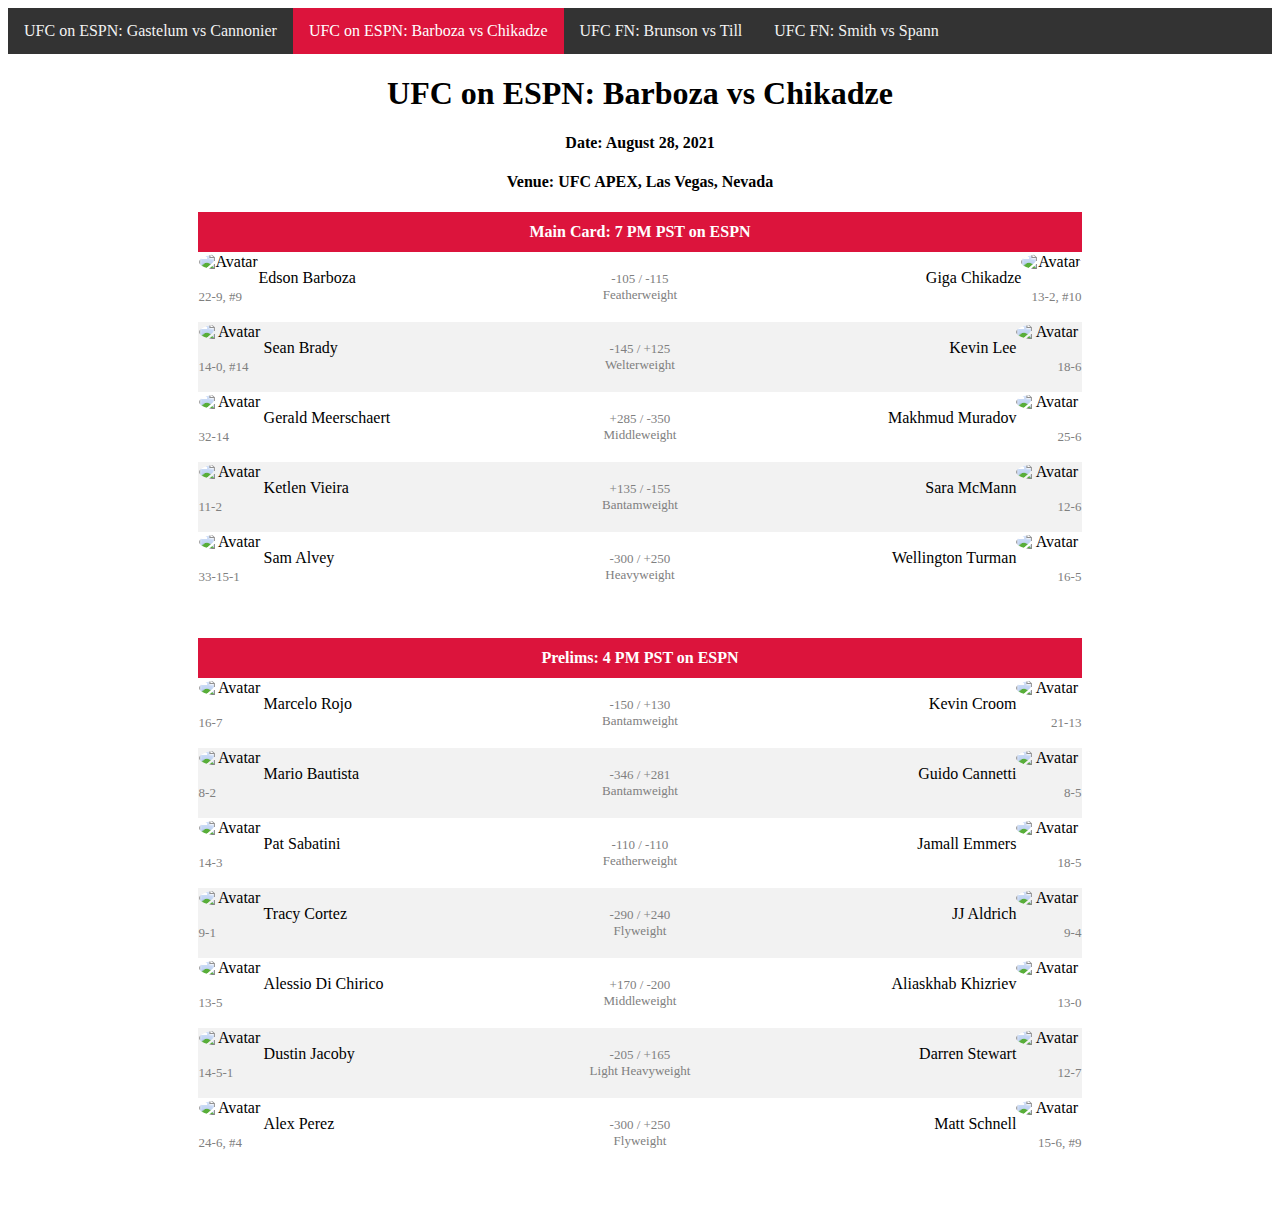
==== commit 4b29e8d5: "updateagain" ====
--- a/next1.html
+++ b/next1.html
@@ -66,7 +66,7 @@
                  <a href="https://www.tapology.com/fightcenter/fighters/edson-barboza-mendes-junior">
                  <p style="text-align: left;">
                   Edson Barboza<br></a>
-                  <span class="subtext">#9, 22-9</span> </p>
+                  <span class="subtext">22-9, #9</span> </p>
             <td>
               <span class="subtext"><p style="text-align: center">-105 / -115 <br> Featherweight</p></span>
             <td>
@@ -75,7 +75,7 @@
               <a href="https://www.tapology.com/fightcenter/fighters/121253-giga-chikadze">
               <p style="text-align: right;">
               Giga Chikadze<br></a>
-            <span class="subtext"> 13-2, #9</span> </p>
+            <span class="subtext"> 13-2, #10</span> </p>
           </td>
           </tr>
 
@@ -254,7 +254,7 @@
             <span class="subtext"><p style="text-align: center"> +170 / -200<br>Middleweight</p></span>
           <td>
             <img src="https://a.espncdn.com/combiner/i?img=/i/headshots/mma/players/full/4045420.png"
-            alt="Avatar" width="50px" style="float:right">
+            alt="Avatar" width="65px" style="float:right">
             <a href="https://www.tapology.com/fightcenter/fighters/74383-aliaskhab-khizriev">
             <p style="text-align: right;">
             Aliaskhab Khizriev <br></a>
@@ -329,7 +329,7 @@
                  <a href="https://www.tapology.com/fightcenter/fighters/edson-barboza-mendes-junior">
                  <p style="text-align: left;">
                   Edson Barboza<br></a>
-                  <span class="subtext">#9, 22-9</span> </p>
+                  <span class="subtext"> 22-9, #9</span> </p>
             <td>
               <span class="subtext"><p style="text-align: center">-105 / -115 <br> Featherweight</p></span>
             <td>
@@ -338,7 +338,7 @@
               <a href="https://www.tapology.com/fightcenter/fighters/121253-giga-chikadze">
               <p style="text-align: right;">
               Giga Chikadze<br></a>
-            <span class="subtext"> 13-2, #9</span> </p>
+            <span class="subtext"> 13-2, #10</span> </p>
           </td>
           </tr>
 
@@ -517,7 +517,7 @@
             <span class="subtext"><p style="text-align: center"> +170 / -200<br>Middleweight</p></span>
           <td>
             <img src="https://a.espncdn.com/combiner/i?img=/i/headshots/mma/players/full/4045420.png"
-            alt="Avatar" width="50px" style="float:right"><br><br>
+            alt="Avatar" width="65px" style="float:right"><br><br>
             <a href="https://www.tapology.com/fightcenter/fighters/74383-aliaskhab-khizriev">
             <p style="text-align: right;">
             Aliaskhab Khizriev <br></a>
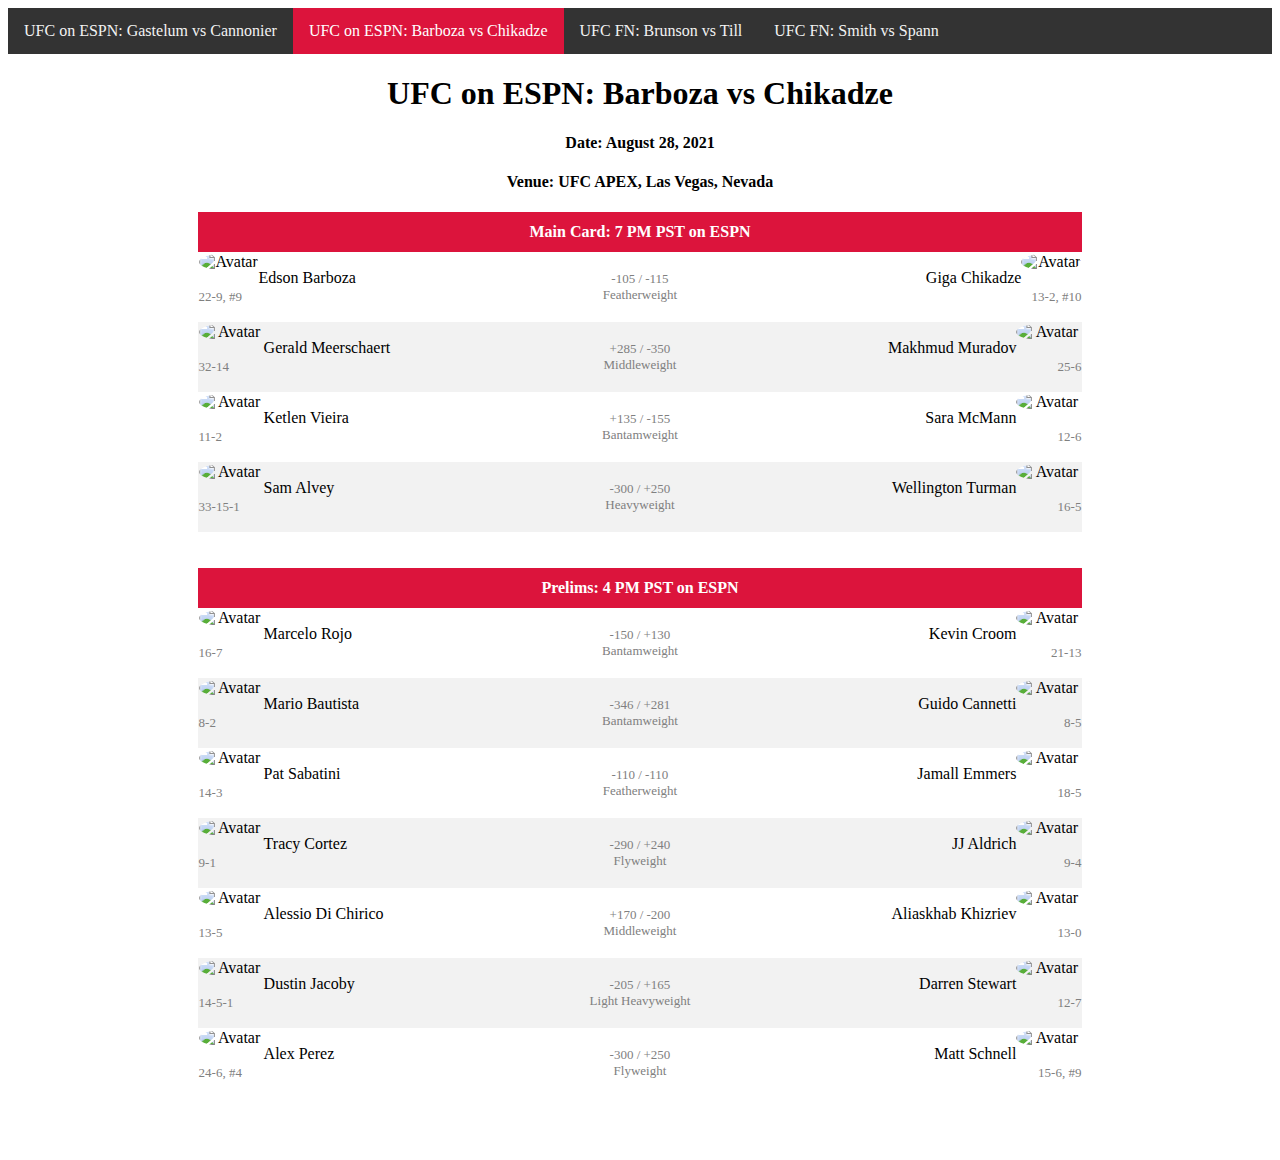
==== commit b7cc8616: "." ====
--- a/next1.html
+++ b/next1.html
@@ -79,7 +79,7 @@
           </td>
           </tr>
 
-          <tr>
+          <!--<tr>
             <td> <img src="https://a.espncdn.com/combiner/i?img=/i/headshots/mma/players/full/4295192.png"
                  alt="Avatar" width="65px" style="float:left">
                  <a href="https://www.tapology.com/fightcenter/fighters/32242-sean-brady">
@@ -96,7 +96,7 @@
               Kevin Lee<br></a>
             <span class="subtext"> 18-6</span> </p>
             </td>
-          </tr>
+          </tr>-->
 
           <tr>
             <td> <img src="https://a.espncdn.com/combiner/i?img=/i/headshots/mma/players/full/2553261.png&w=350&h=254"
@@ -342,7 +342,7 @@
           </td>
           </tr>
 
-          <tr>
+          <<!--tr>
             <td> <img src="https://a.espncdn.com/combiner/i?img=/i/headshots/mma/players/full/4295192.png"
                  alt="Avatar" width="65px" style="float:left"><br><br>
                  <a href="https://www.tapology.com/fightcenter/fighters/32242-sean-brady">
@@ -359,7 +359,7 @@
               Kevin Lee<br></a>
             <span class="subtext"> 18-6</span> </p>
             </td>
-          </tr>
+          </tr>-->
 
           <tr>
             <td> <img src="https://a.espncdn.com/combiner/i?img=/i/headshots/mma/players/full/2553261.png&w=350&h=254"
